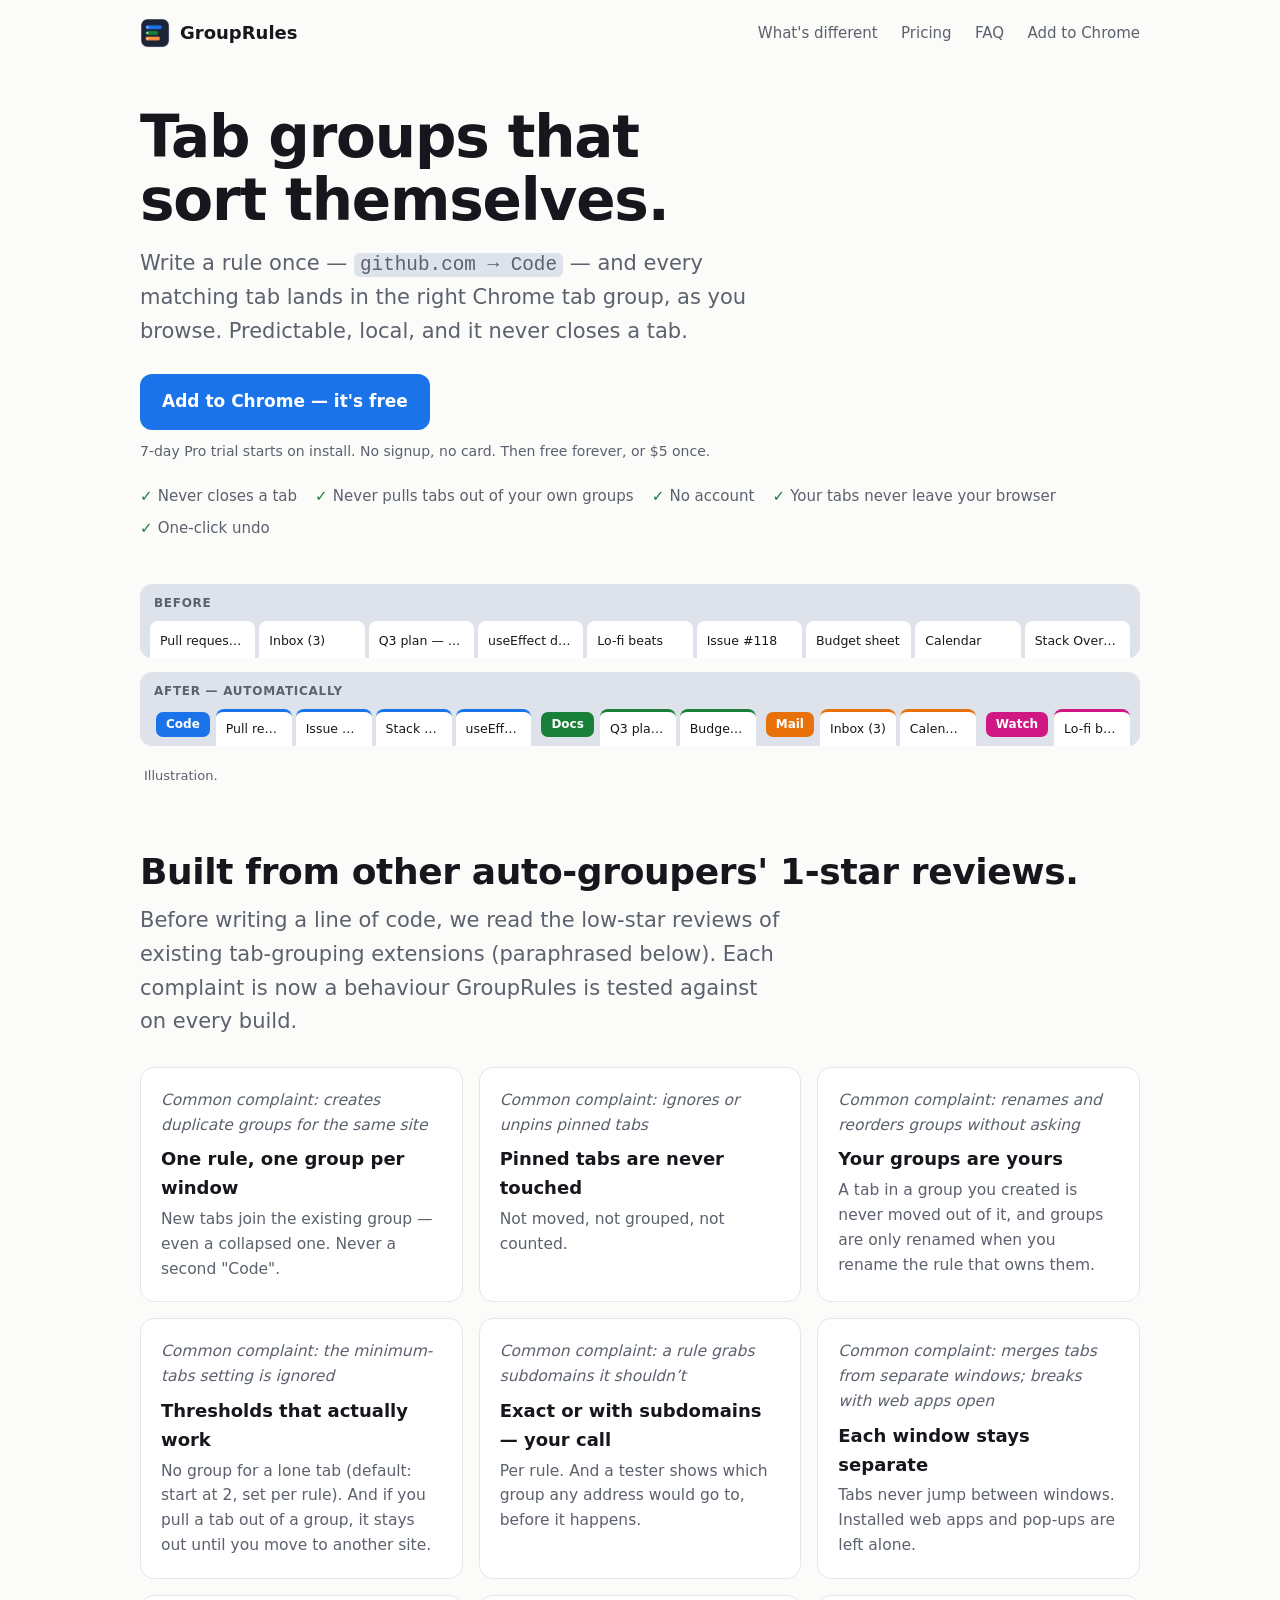
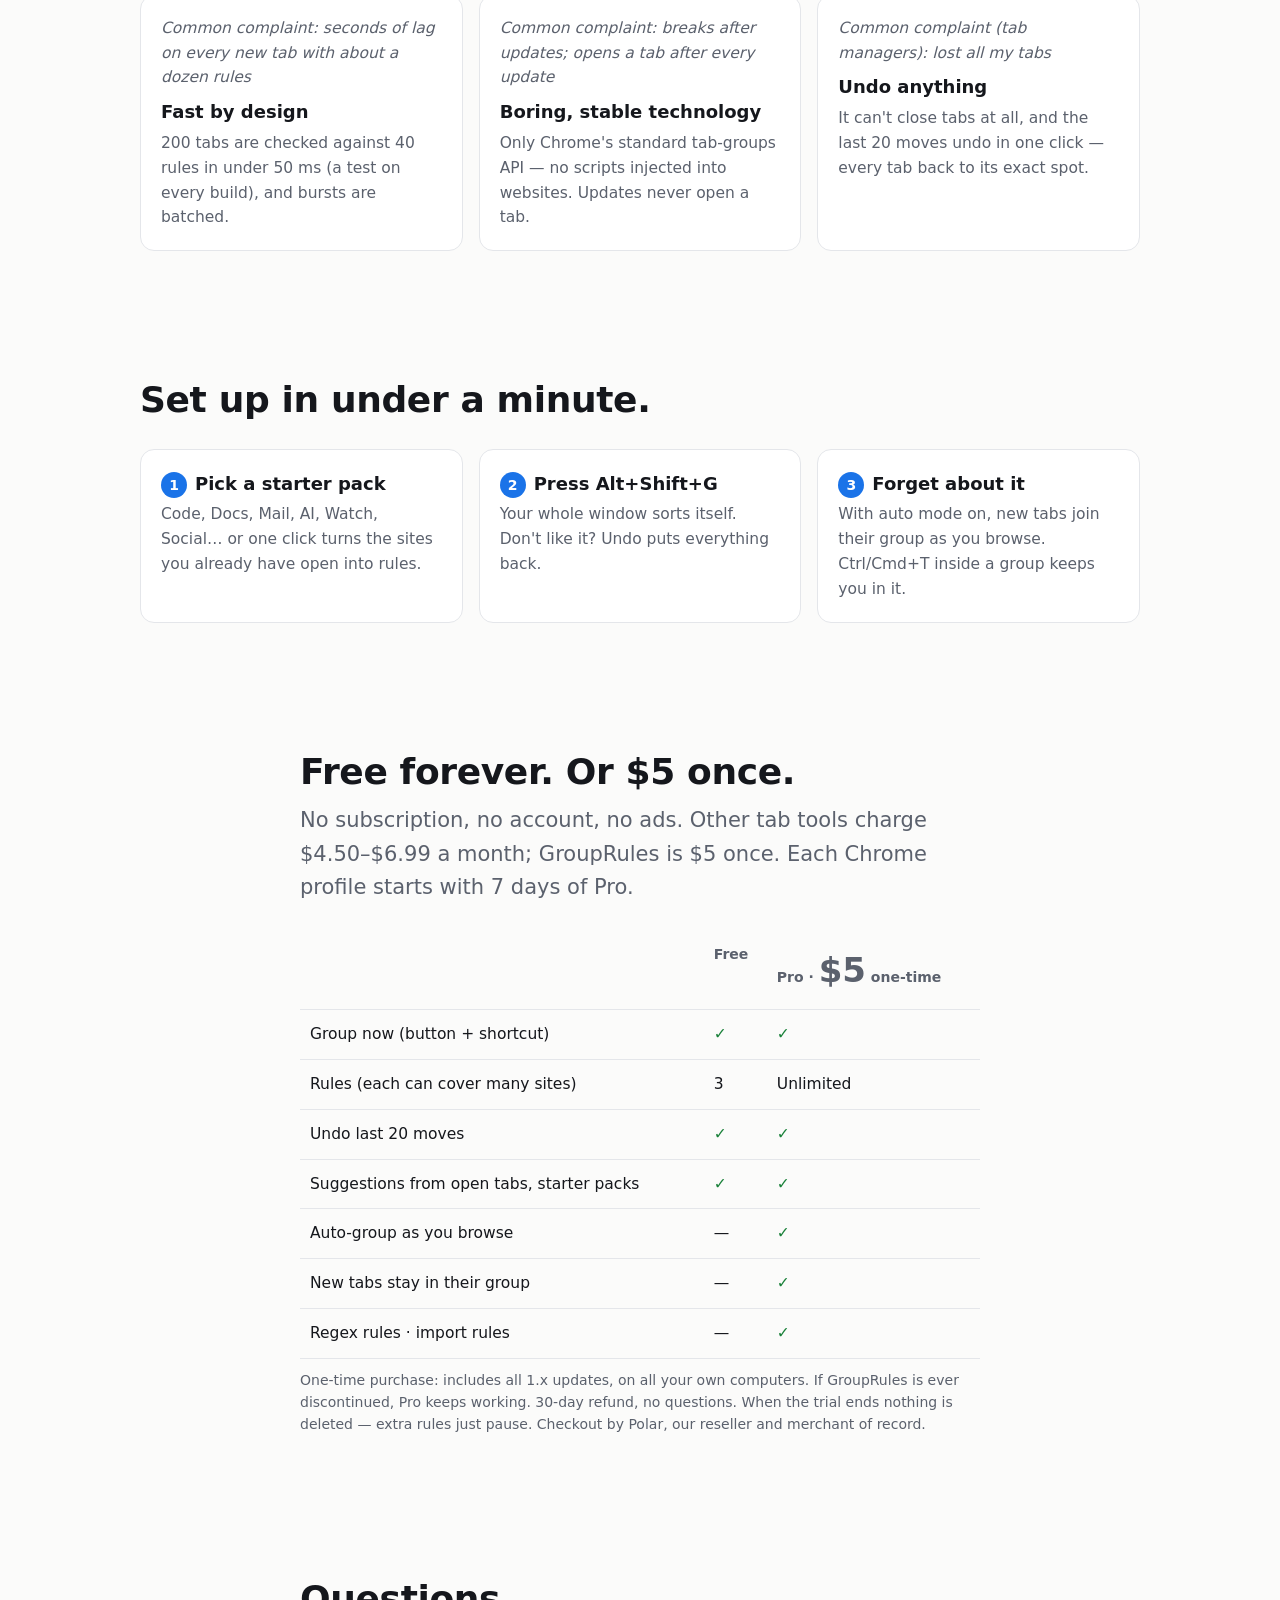
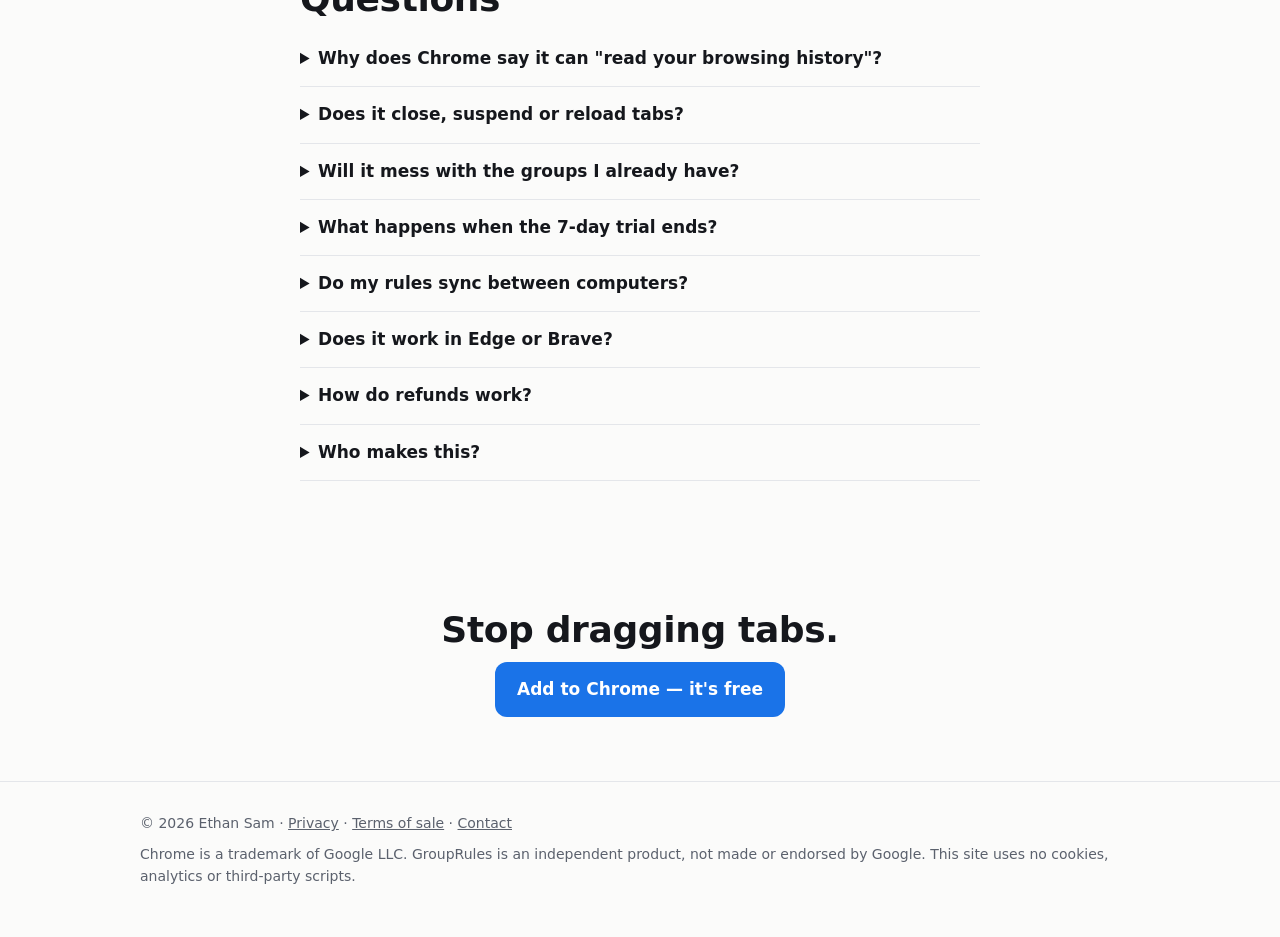
==== index.html @ de74d60a "GroupRules website: landing, privacy, terms, uninstall" ====
<!doctype html>
<html lang="en">
  <head>
    <meta charset="utf-8" />
    <meta name="viewport" content="width=device-width, initial-scale=1" />
    <title>GroupRules — Auto group tabs by rules for Google Chrome™ · Never closes a tab</title>
    <meta
      name="description"
      content="Tab groups that sort themselves. Write a rule once (github.com → Code) and every matching tab lands in the right Chrome tab group. Never closes a tab. No account. $5 once, not a subscription."
    />
    <link rel="icon" href="icon-128.png" />
    <link rel="canonical" href="https://lymnal.github.io/grouprules-site/" />
    <meta property="og:title" content="GroupRules — tab groups that sort themselves" />
    <meta property="og:description" content="Rules put every tab in the right Chrome tab group. Never closes a tab. $5 once." />
    <meta property="og:image" content="https://lymnal.github.io/grouprules-site/og.png" />
    <meta name="twitter:card" content="summary_large_image" />
    <link rel="stylesheet" href="site.css" />
    <script type="application/ld+json">
      {
        "@context": "https://schema.org",
        "@type": "SoftwareApplication",
        "name": "GroupRules",
        "applicationCategory": "BrowserApplication",
        "operatingSystem": "Google Chrome",
        "description": "Automatically puts tabs into the right Chrome tab group using your rules. Never closes a tab.",
        "offers": [
          { "@type": "Offer", "name": "Free", "price": "0", "priceCurrency": "USD" },
          { "@type": "Offer", "name": "Pro (one-time purchase)", "price": "5.00", "priceCurrency": "USD" }
        ]
      }
    </script>
    <script type="application/ld+json">
      {
        "@context": "https://schema.org",
        "@type": "FAQPage",
        "mainEntity": [
          {
            "@type": "Question",
            "name": "How do I automatically group tabs in Chrome?",
            "acceptedAnswer": {
              "@type": "Answer",
              "text": "Install GroupRules, add a rule such as github.com → Code, and every GitHub tab you open joins a Code tab group automatically. You can also press Alt+Shift+G to sort the whole window at once."
            }
          },
          {
            "@type": "Question",
            "name": "Does GroupRules close or suspend tabs?",
            "acceptedAnswer": {
              "@type": "Answer",
              "text": "No. GroupRules only groups and moves tabs. The build is checked automatically so it cannot call Chrome's close, discard or reload functions."
            }
          },
          {
            "@type": "Question",
            "name": "Is GroupRules a subscription?",
            "acceptedAnswer": {
              "@type": "Answer",
              "text": "No. Free forever with 3 rules. Pro is a one-time $5 purchase with a 30-day no-questions refund."
            }
          }
        ]
      }
    </script>
  </head>
  <body>
    <div class="wrap">
      <nav>
        <a class="brand" href="./"><img src="icon-128.png" alt="" />GroupRules</a>
        <div class="links">
          <a href="#fixed">What's different</a>
          <a href="#pricing">Pricing</a>
          <a href="#faq">FAQ</a>
          <a href="https://chromewebstore.google.com/detail/lfpioijnnoekjfjghhnimpeapecoflfj">Add to Chrome</a>
        </div>
      </nav>

      <header>
        <h1>Tab groups that<br />sort themselves.</h1>
        <p class="lede">
          Write a rule once — <code>github.com → Code</code> — and every matching tab lands in the right Chrome tab
          group, as you browse. Predictable, local, and it never closes a tab.
        </p>
        <a class="cta" href="https://chromewebstore.google.com/detail/lfpioijnnoekjfjghhnimpeapecoflfj">Add to Chrome — it's free</a>
        <div class="cta-note">7-day Pro trial starts on install. No signup, no card. Then free forever, or $5 once.</div>
        <div class="promises">
          <span>Never closes a tab</span><span>Never pulls tabs out of your own groups</span><span>No account</span
          ><span>Your tabs never leave your browser</span><span>One-click undo</span>
        </div>

        <div class="demo" aria-label="Illustration: a messy tab strip before, tidy colour-coded groups after">
          <div class="strip">
            <p class="label">Before</p>
            <div class="tabs">
              <div class="tab">Pull request #42</div>
              <div class="tab">Inbox (3)</div>
              <div class="tab">Q3 plan — Docs</div>
              <div class="tab">useEffect docs</div>
              <div class="tab">Lo-fi beats</div>
              <div class="tab">Issue #118</div>
              <div class="tab">Budget sheet</div>
              <div class="tab">Calendar</div>
              <div class="tab">Stack Overflow</div>
            </div>
          </div>
          <div class="strip">
            <p class="label">After — automatically</p>
            <div class="tabs">
              <span class="chip c-blue">Code</span>
              <div class="tab c-blue">Pull request #42</div>
              <div class="tab c-blue">Issue #118</div>
              <div class="tab c-blue">Stack Overflow</div>
              <div class="tab c-blue">useEffect docs</div>
              <span class="chip c-green">Docs</span>
              <div class="tab c-green">Q3 plan — Docs</div>
              <div class="tab c-green">Budget sheet</div>
              <span class="chip c-orange">Mail</span>
              <div class="tab c-orange">Inbox (3)</div>
              <div class="tab c-orange">Calendar</div>
              <span class="chip c-pink">Watch</span>
              <div class="tab c-pink">Lo-fi beats</div>
            </div>
          </div>
          <p class="caption">Illustration.</p>
        </div>
      </header>
    </div>

    <section id="fixed">
      <div class="wrap">
        <h2>Built from other auto-groupers' 1-star reviews.</h2>
        <p class="lede">
          Before writing a line of code, we read the low-star reviews of existing tab-grouping extensions (paraphrased
          below). Each complaint is now a behaviour GroupRules is tested against on every build.
        </p>
        <div class="grid">
          <div class="card">
            <p class="complaint">Common complaint: creates duplicate groups for the same site</p>
            <h3>One rule, one group per window</h3>
            <p>New tabs join the existing group — even a collapsed one. Never a second "Code".</p>
          </div>
          <div class="card">
            <p class="complaint">Common complaint: ignores or unpins pinned tabs</p>
            <h3>Pinned tabs are never touched</h3>
            <p>Not moved, not grouped, not counted.</p>
          </div>
          <div class="card">
            <p class="complaint">Common complaint: renames and reorders groups without asking</p>
            <h3>Your groups are yours</h3>
            <p>A tab in a group you created is never moved out of it, and groups are only renamed when you rename the rule that owns them.</p>
          </div>
          <div class="card">
            <p class="complaint">Common complaint: the minimum-tabs setting is ignored</p>
            <h3>Thresholds that actually work</h3>
            <p>No group for a lone tab (default: start at 2, set per rule). And if you pull a tab out of a group, it stays out until you move to another site.</p>
          </div>
          <div class="card">
            <p class="complaint">Common complaint: a rule grabs subdomains it shouldn’t</p>
            <h3>Exact or with subdomains — your call</h3>
            <p>Per rule. And a tester shows which group any address would go to, before it happens.</p>
          </div>
          <div class="card">
            <p class="complaint">Common complaint: merges tabs from separate windows; breaks with web apps open</p>
            <h3>Each window stays separate</h3>
            <p>Tabs never jump between windows. Installed web apps and pop-ups are left alone.</p>
          </div>
          <div class="card">
            <p class="complaint">Common complaint: seconds of lag on every new tab with about a dozen rules</p>
            <h3>Fast by design</h3>
            <p>200 tabs are checked against 40 rules in under 50&nbsp;ms (a test on every build), and bursts are batched.</p>
          </div>
          <div class="card">
            <p class="complaint">Common complaint: breaks after updates; opens a tab after every update</p>
            <h3>Boring, stable technology</h3>
            <p>Only Chrome's standard tab-groups API — no scripts injected into websites. Updates never open a tab.</p>
          </div>
          <div class="card">
            <p class="complaint">Common complaint (tab managers): lost all my tabs</p>
            <h3>Undo anything</h3>
            <p>It can't close tabs at all, and the last 20 moves undo in one click — every tab back to its exact spot.</p>
          </div>
        </div>
      </div>
    </section>

    <section>
      <div class="wrap">
        <h2>Set up in under a minute.</h2>
        <div class="grid steps">
          <div class="card">
            <h3>Pick a starter pack</h3>
            <p>Code, Docs, Mail, AI, Watch, Social… or one click turns the sites you already have open into rules.</p>
          </div>
          <div class="card">
            <h3>Press Alt+Shift+G</h3>
            <p>Your whole window sorts itself. Don't like it? Undo puts everything back.</p>
          </div>
          <div class="card">
            <h3>Forget about it</h3>
            <p>With auto mode on, new tabs join their group as you browse. Ctrl/Cmd+T inside a group keeps you in it.</p>
          </div>
        </div>
      </div>
    </section>

    <section id="pricing">
      <div class="wrap narrow">
        <h2>Free forever. Or $5 once.</h2>
        <p class="lede">No subscription, no account, no ads. Other tab tools charge $4.50–$6.99 a month; GroupRules is $5 once. Each Chrome profile starts with 7 days of Pro.</p>
        <table>
          <thead>
            <tr>
              <th></th>
              <th>Free</th>
              <th>Pro · <span class="price">$5</span> one-time</th>
            </tr>
          </thead>
          <tbody>
            <tr><td>Group now (button + shortcut)</td><td class="yes">✓</td><td class="yes">✓</td></tr>
            <tr><td>Rules (each can cover many sites)</td><td>3</td><td>Unlimited</td></tr>
            <tr><td>Undo last 20 moves</td><td class="yes">✓</td><td class="yes">✓</td></tr>
            <tr><td>Suggestions from open tabs, starter packs</td><td class="yes">✓</td><td class="yes">✓</td></tr>
            <tr><td>Auto-group as you browse</td><td>—</td><td class="yes">✓</td></tr>
            <tr><td>New tabs stay in their group</td><td>—</td><td class="yes">✓</td></tr>
            <tr><td>Regex rules · import rules</td><td>—</td><td class="yes">✓</td></tr>
          </tbody>
        </table>
        <p class="cta-note">
          One-time purchase: includes all 1.x updates, on all your own computers. If GroupRules is ever discontinued, Pro
          keeps working. 30-day refund, no questions. When the trial ends nothing is deleted — extra rules just pause.
          Checkout by Polar, our reseller and merchant of record.
        </p>
      </div>
    </section>

    <section id="faq">
      <div class="wrap narrow">
        <h2>Questions</h2>
        <details>
          <summary>Why does Chrome say it can "read your browsing history"?</summary>
          <p>
            To put a tab in the right group, GroupRules has to see the tab's address. Chrome words that permission as
            "read your browsing history". Addresses are matched on your computer and never sent anywhere.
            GroupRules has no analytics and no servers.
          </p>
        </details>
        <details>
          <summary>Does it close, suspend or reload tabs?</summary>
          <p>No. It only groups and moves tabs. The build fails automatically if the code could close, discard or reload one.</p>
        </details>
        <details>
          <summary>Will it mess with the groups I already have?</summary>
          <p>
            No. It only manages groups whose name matches one of your rules. Tabs in any other group stay put, and it
            never recolours or reorders groups, and only renames a group when you rename the rule that owns it.
          </p>
        </details>
        <details>
          <summary>What happens when the 7-day trial ends?</summary>
          <p>
            Auto mode and "new tabs stay in their group" switch off, and rules after your first three pause. Nothing is
            deleted — upgrade any time and they're back. Group now and Undo keep working forever.
          </p>
        </details>
        <details>
          <summary>Do my rules sync between computers?</summary>
          <p>Yes, through your own Chrome sync (if you have it on). A Pro key works on all of your own computers.</p>
        </details>
        <details>
          <summary>Does it work in Edge or Brave?</summary>
          <p>
            It's built and tested for Google Chrome. It only uses the standard tab-groups API that Edge and Brave also
            support, so it should work there too — if anything misbehaves, email me and I'll fix it.
          </p>
        </details>
        <details>
          <summary>How do refunds work?</summary>
          <p>Email ethanesame+grouprules@gmail.com within 30 days of buying and you get your money back. No questions, no forms.</p>
        </details>
        <details>
          <summary>Who makes this?</summary>
          <p>
            One independent developer, Ethan Sam, who got tired of dragging tabs into groups. Bugs get fixed fast —
            write to ethanesame+grouprules@gmail.com.
          </p>
        </details>
      </div>
    </section>

    <section>
      <div class="wrap narrow" style="text-align: center">
        <h2>Stop dragging tabs.</h2>
        <a class="cta" href="https://chromewebstore.google.com/detail/lfpioijnnoekjfjghhnimpeapecoflfj">Add to Chrome — it's free</a>
      </div>
    </section>

    <footer>
      <div class="wrap">
        <div>
          © 2026 Ethan Sam · <a href="privacy.html">Privacy</a> · <a href="terms.html">Terms of sale</a> ·
          <a href="mailto:ethanesame+grouprules@gmail.com">Contact</a>
        </div>
        <div style="margin-top: 8px">
          Chrome is a trademark of Google LLC. GroupRules is an independent product, not made or endorsed by Google. This
          site uses no cookies, analytics or third-party scripts.
        </div>
      </div>
    </footer>
  </body>
</html>
---- site.css ----
:root {
  --bg: #fbfbfa;
  --ink: #15171c;
  --muted: #5b616d;
  --line: #e4e6ea;
  --panel: #ffffff;
  --accent: #1a73e8;
  --accent-ink: #fff;
  --strip: #dee3eb;
  --g-blue: #1a73e8;
  --g-green: #188038;
  --g-orange: #e8710a;
  --g-pink: #d01884;
  --g-purple: #a142f4;
  --g-grey: #80868b;
  --good: #188038;
  color-scheme: light dark;
}
@media (prefers-color-scheme: dark) {
  :root {
    --bg: #131417;
    --ink: #eceef2;
    --muted: #a4aab5;
    --line: #2c2f36;
    --panel: #1b1d22;
    --accent: #8ab4f8;
    --accent-ink: #0b1a33;
    --strip: #24272e;
    --g-blue: #8ab4f8;
    --g-green: #81c995;
    --g-orange: #fcad70;
    --g-pink: #ff8bcb;
    --g-purple: #d7aefb;
    --g-grey: #9aa0a6;
    --good: #81c995;
  }
}
* {
  box-sizing: border-box;
}
html {
  -webkit-text-size-adjust: 100%;
}
body {
  margin: 0;
  background: var(--bg);
  color: var(--ink);
  font:
    17px/1.6 system-ui,
    -apple-system,
    'Segoe UI',
    Roboto,
    sans-serif;
}
a {
  color: var(--accent);
}
.wrap {
  max-width: 1040px;
  margin: 0 auto;
  padding: 0 20px;
}
.narrow {
  max-width: 720px;
}
nav {
  display: flex;
  align-items: center;
  justify-content: space-between;
  padding: 18px 0;
}
.brand {
  display: flex;
  align-items: center;
  gap: 10px;
  font-weight: 700;
  font-size: 18px;
  color: var(--ink);
  text-decoration: none;
}
.brand img {
  width: 30px;
  height: 30px;
}
nav .links a {
  color: var(--muted);
  text-decoration: none;
  margin-left: 18px;
  font-size: 15px;
}
h1 {
  font-size: clamp(34px, 6vw, 58px);
  line-height: 1.08;
  letter-spacing: -0.02em;
  margin: 40px 0 16px;
}
h2 {
  font-size: clamp(26px, 3.6vw, 36px);
  line-height: 1.15;
  letter-spacing: -0.01em;
  margin: 0 0 12px;
}
h3 {
  font-size: 18px;
  margin: 0 0 4px;
}
.lede {
  font-size: clamp(18px, 2.2vw, 21px);
  color: var(--muted);
  max-width: 640px;
  margin: 0 0 26px;
}
.cta {
  display: inline-flex;
  align-items: center;
  gap: 10px;
  background: var(--accent);
  color: var(--accent-ink);
  font-weight: 700;
  padding: 14px 22px;
  border-radius: 12px;
  text-decoration: none;
  font-size: 17px;
}
.cta:hover {
  filter: brightness(1.05);
}
.cta-note {
  color: var(--muted);
  font-size: 14px;
  margin-top: 10px;
}
section {
  padding: 64px 0;
}
.promises {
  display: flex;
  flex-wrap: wrap;
  gap: 8px 18px;
  margin-top: 22px;
  font-size: 15px;
  color: var(--muted);
}
.promises span::before {
  content: '✓ ';
  color: var(--good);
  font-weight: 700;
}

/* Before / after tab strip illustration */
.demo {
  margin-top: 44px;
  display: grid;
  gap: 14px;
}
.strip {
  background: var(--strip);
  border-radius: 12px;
  padding: 10px 10px 0;
  overflow: hidden;
}
.strip .label {
  font-size: 12px;
  font-weight: 700;
  letter-spacing: 0.06em;
  text-transform: uppercase;
  color: var(--muted);
  margin: 0 0 8px 4px;
}
.tabs {
  display: flex;
  gap: 4px;
  align-items: flex-end;
  overflow: hidden;
  white-space: nowrap;
}
.tab {
  background: var(--panel);
  border-radius: 8px 8px 0 0;
  padding: 7px 10px;
  font-size: 12.5px;
  min-width: 0;
  flex: 0 1 118px;
  overflow: hidden;
  text-overflow: ellipsis;
  color: var(--ink);
  border-top: 3px solid transparent;
}
.chip {
  flex: none;
  font-size: 12px;
  font-weight: 700;
  color: #fff;
  padding: 3px 10px;
  border-radius: 7px;
  margin: 0 2px 7px 6px;
  align-self: center;
}
.c-blue {
  --c: var(--g-blue);
}
.c-green {
  --c: var(--g-green);
}
.c-orange {
  --c: var(--g-orange);
}
.c-pink {
  --c: var(--g-pink);
}
.chip.c-blue,
.chip.c-green,
.chip.c-orange,
.chip.c-pink {
  background: var(--c);
}
@media (prefers-color-scheme: dark) {
  .chip {
    color: #111;
  }
}
.tab.c-blue,
.tab.c-green,
.tab.c-orange,
.tab.c-pink {
  border-top-color: var(--c);
}
.caption {
  font-size: 13px;
  color: var(--muted);
  margin: 6px 4px 0;
}

.grid {
  display: grid;
  grid-template-columns: repeat(auto-fit, minmax(280px, 1fr));
  gap: 16px;
  margin-top: 28px;
}
.card {
  background: var(--panel);
  border: 1px solid var(--line);
  border-radius: 14px;
  padding: 20px;
}
.card p {
  margin: 0;
  color: var(--muted);
  font-size: 15.5px;
}
.complaint {
  font-size: 14px;
  color: var(--muted);
  font-style: italic;
  margin-bottom: 8px !important;
}
.steps {
  counter-reset: s;
}
.steps .card h3::before {
  counter-increment: s;
  content: counter(s);
  display: inline-grid;
  place-items: center;
  width: 26px;
  height: 26px;
  border-radius: 50%;
  background: var(--accent);
  color: var(--accent-ink);
  font-size: 14px;
  margin-right: 8px;
}
code {
  font-family: ui-monospace, SFMono-Regular, Menlo, monospace;
  font-size: 0.92em;
  background: var(--strip);
  padding: 1px 6px;
  border-radius: 6px;
}
table {
  width: 100%;
  border-collapse: collapse;
  font-size: 15.5px;
}
th,
td {
  text-align: left;
  padding: 12px 10px;
  border-bottom: 1px solid var(--line);
  vertical-align: top;
}
th {
  font-size: 14px;
  color: var(--muted);
  font-weight: 600;
}
td.yes {
  color: var(--good);
  font-weight: 700;
}
.price {
  font-size: 34px;
  font-weight: 800;
}
details {
  border-bottom: 1px solid var(--line);
  padding: 14px 0;
}
summary {
  cursor: pointer;
  font-weight: 600;
}
details p {
  color: var(--muted);
  margin: 10px 0 0;
}
footer {
  border-top: 1px solid var(--line);
  padding: 30px 0 50px;
  color: var(--muted);
  font-size: 14px;
}
footer a {
  color: var(--muted);
}
.legal h1 {
  font-size: 36px;
  margin-top: 24px;
}
.legal h2 {
  font-size: 22px;
  margin-top: 34px;
}
.legal p,
.legal li {
  color: var(--ink);
}
.legal .muted {
  color: var(--muted);
}
.box {
  background: var(--panel);
  border: 1px solid var(--line);
  border-left: 4px solid var(--accent);
  border-radius: 10px;
  padding: 14px 18px;
}
@media (max-width: 640px) {
  nav .links a:not(:last-child) {
    display: none;
  }
  .tab {
    flex-basis: 70px;
  }
  section {
    padding: 44px 0;
  }
}
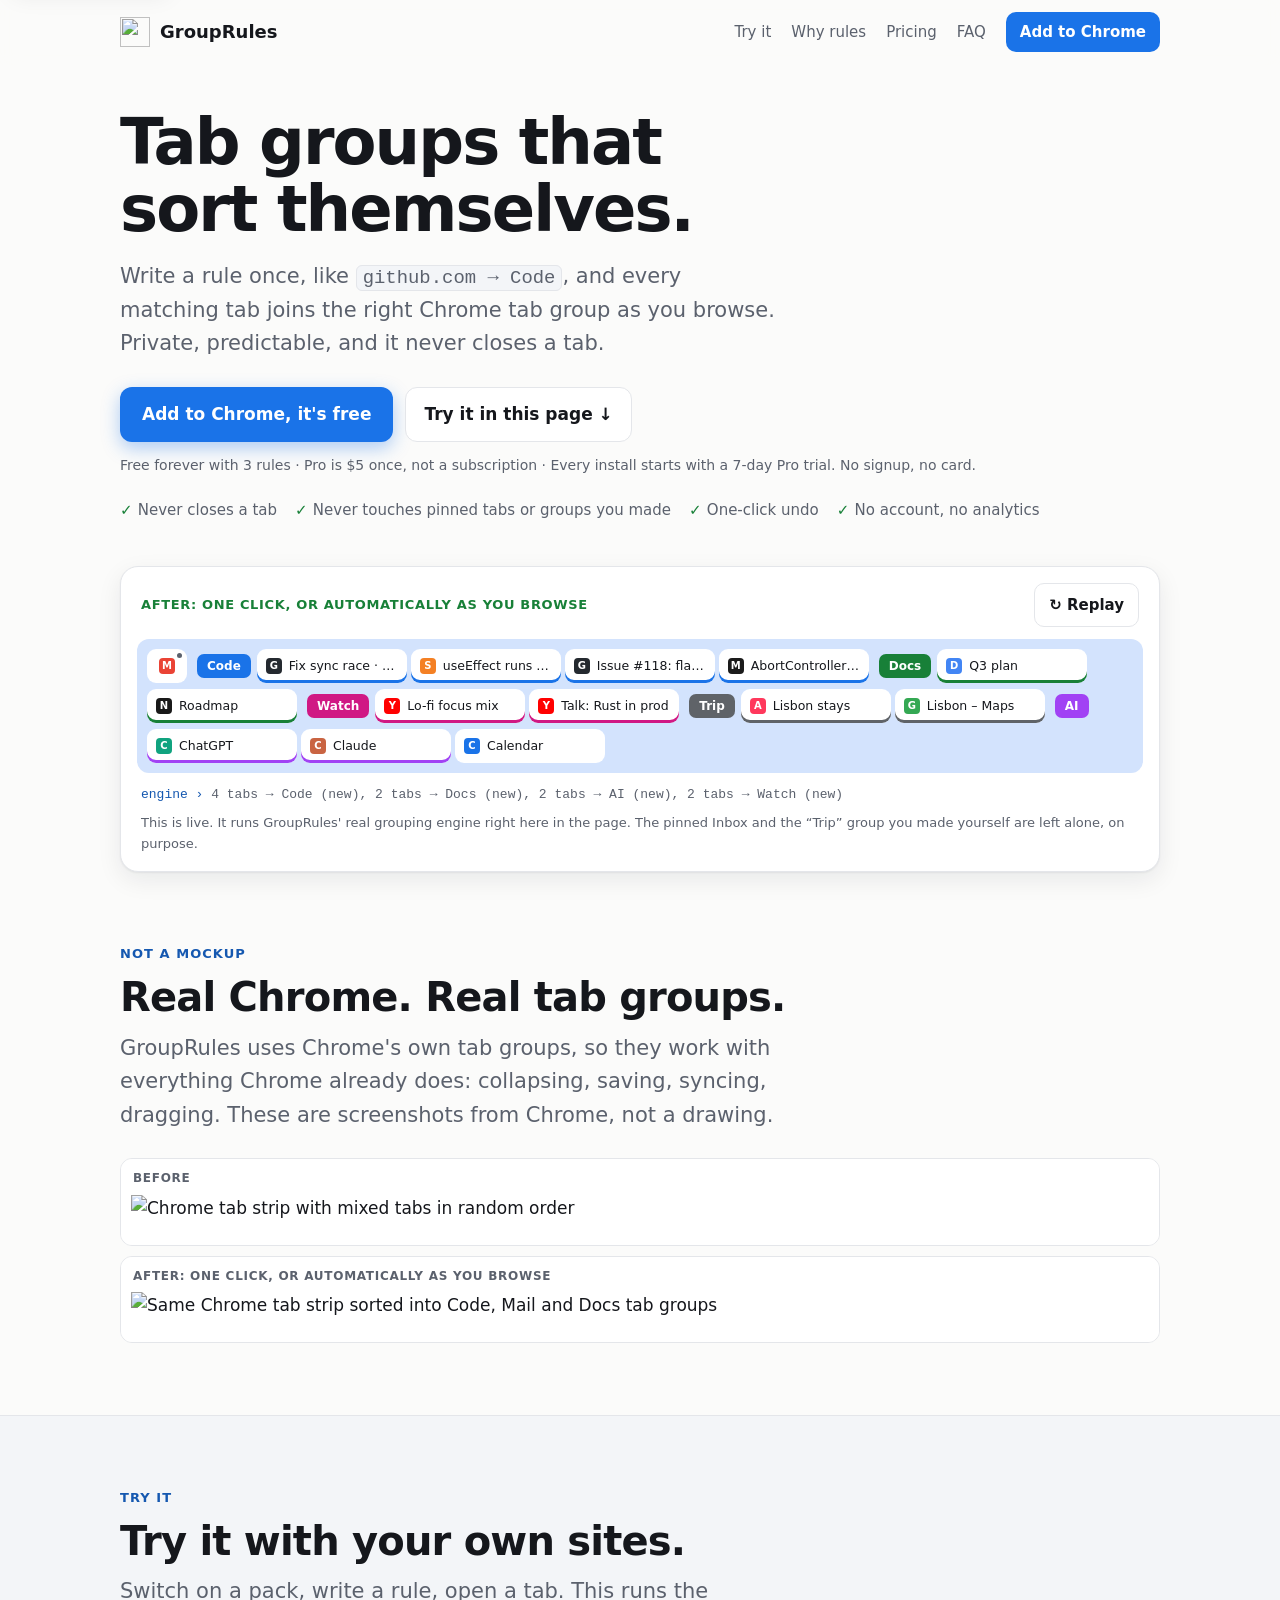
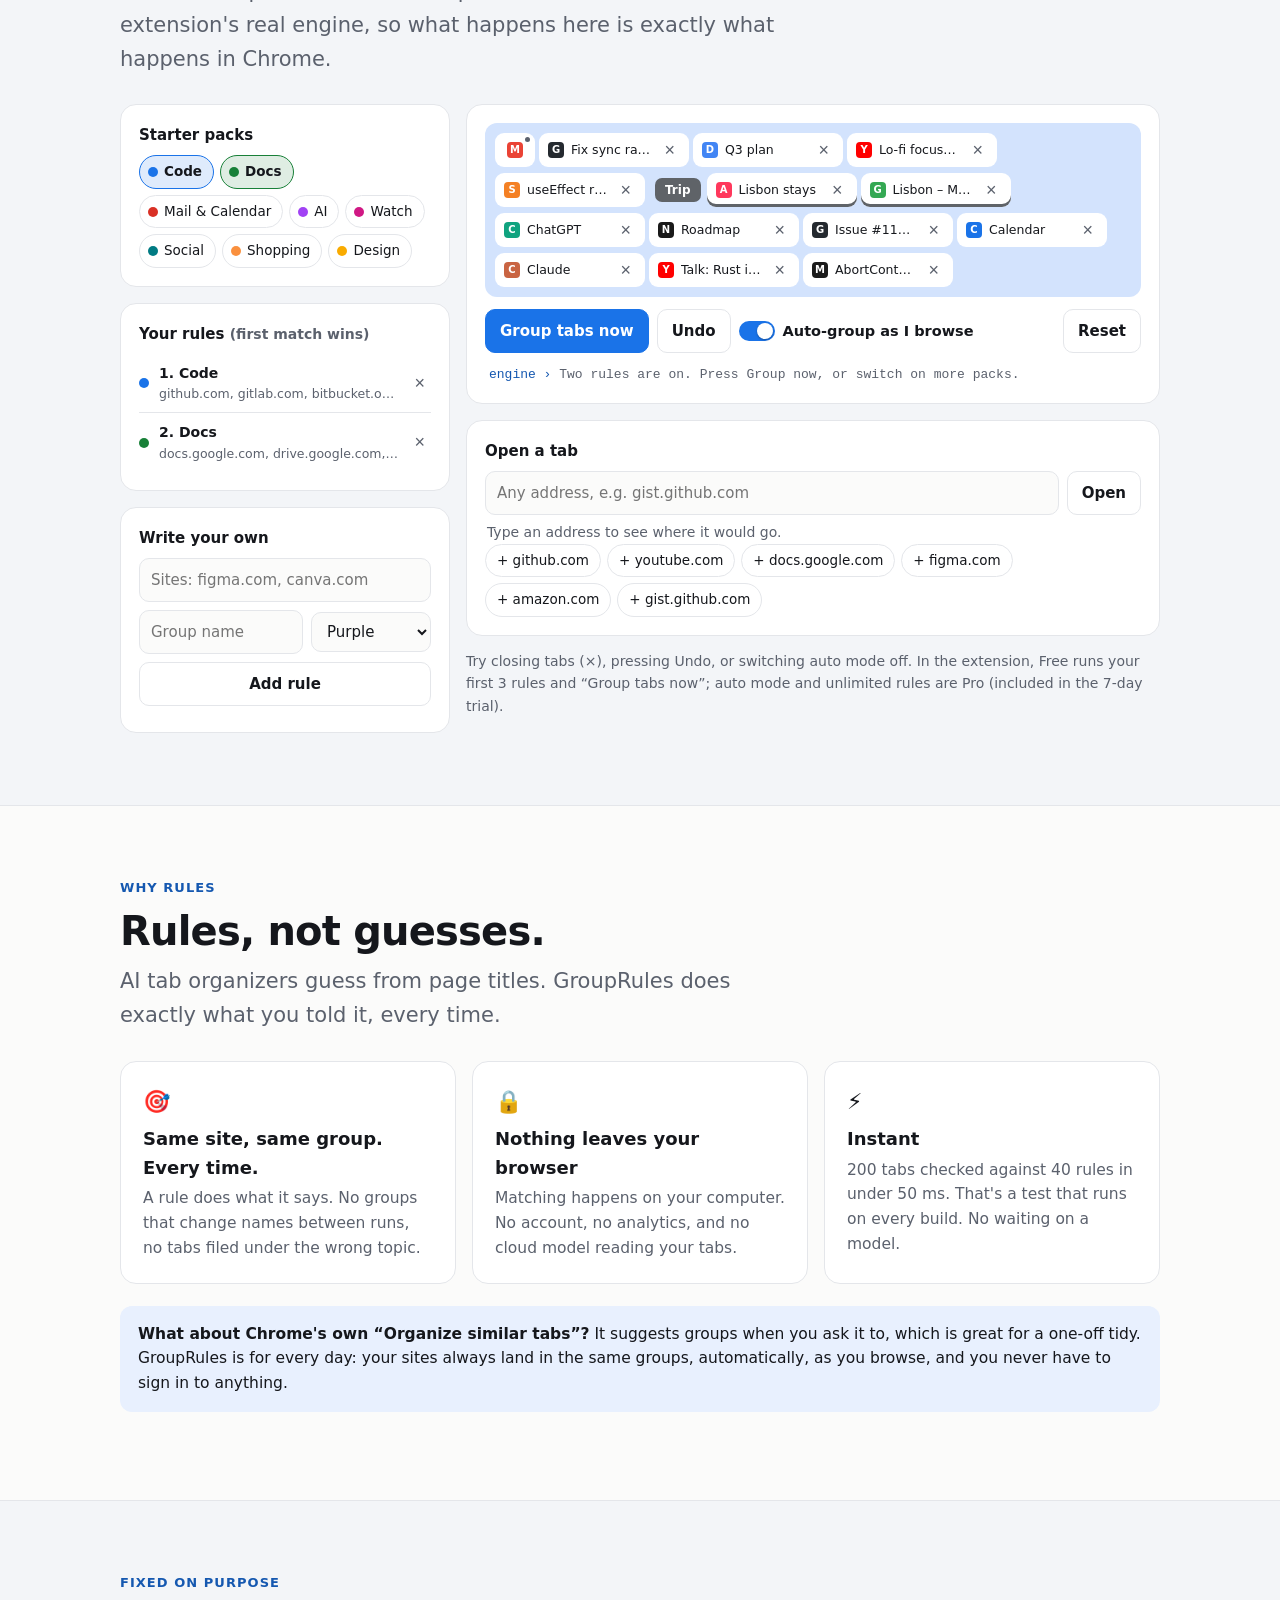
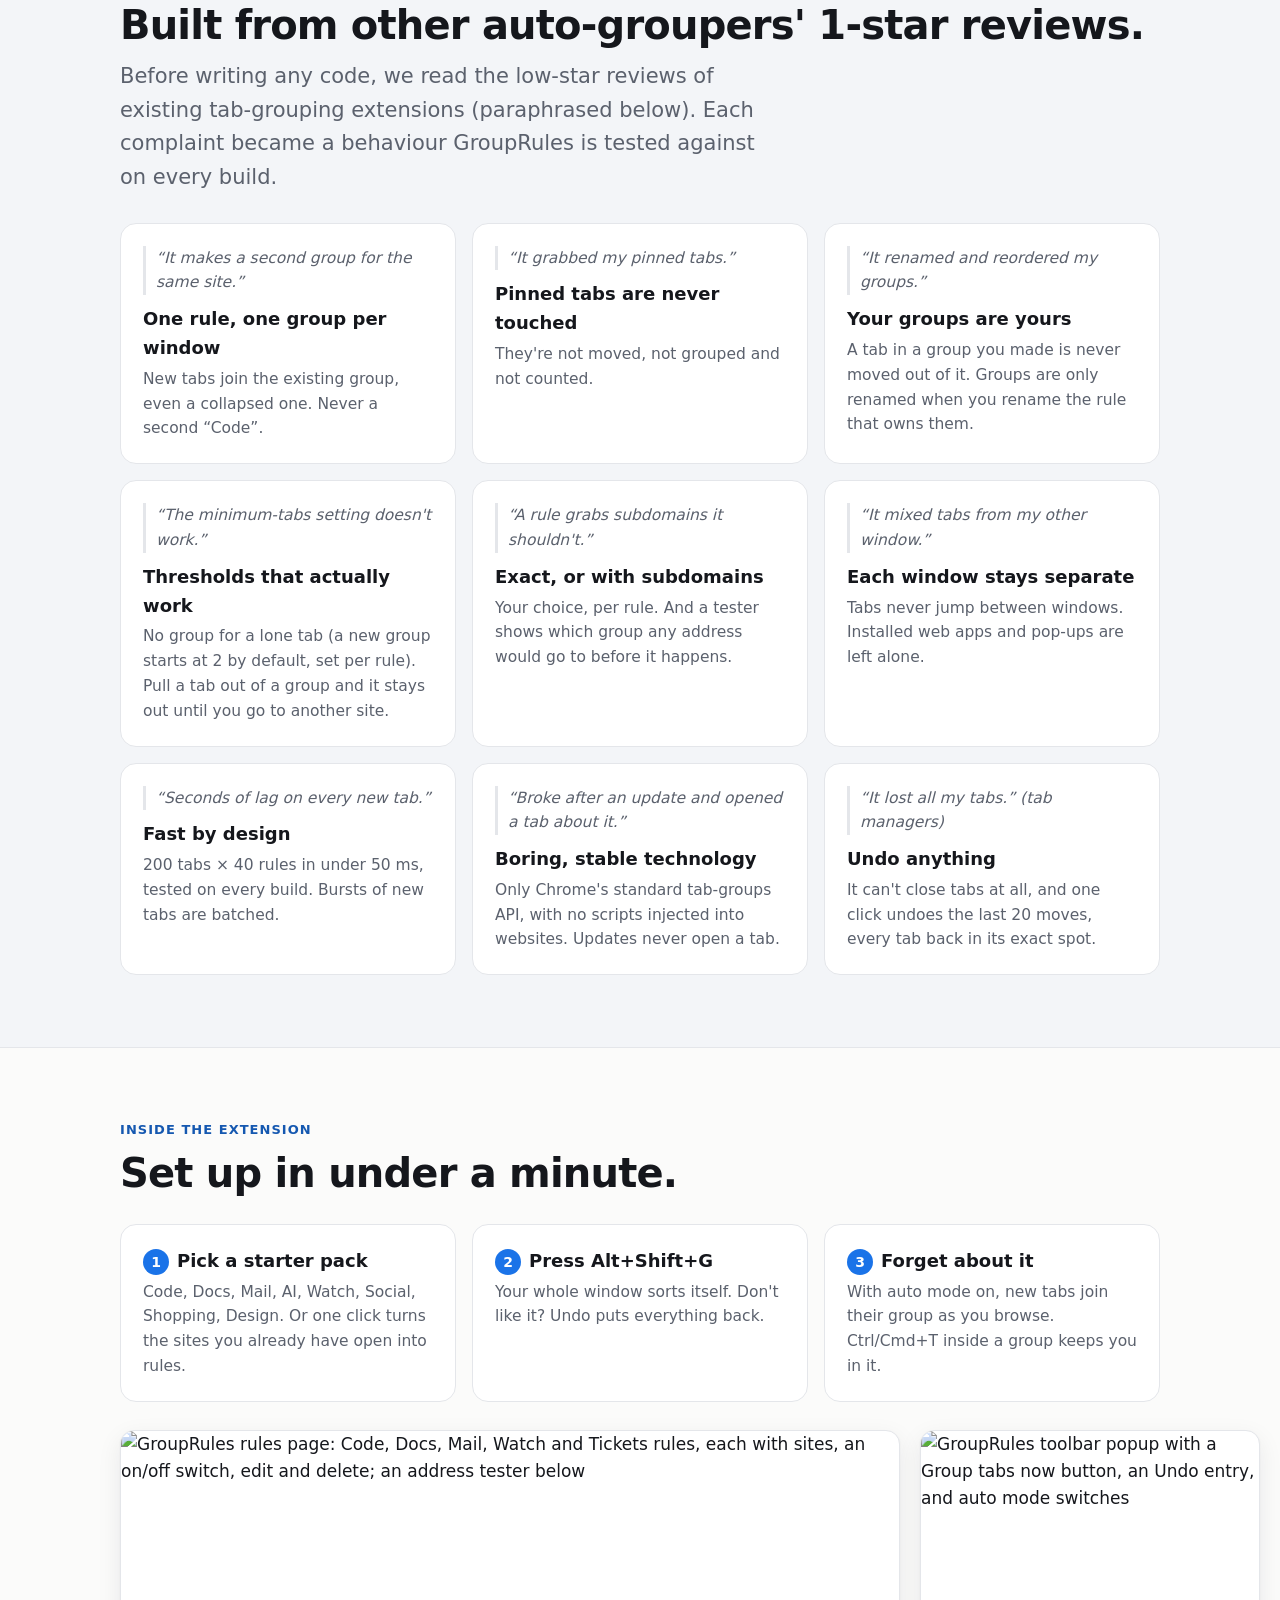
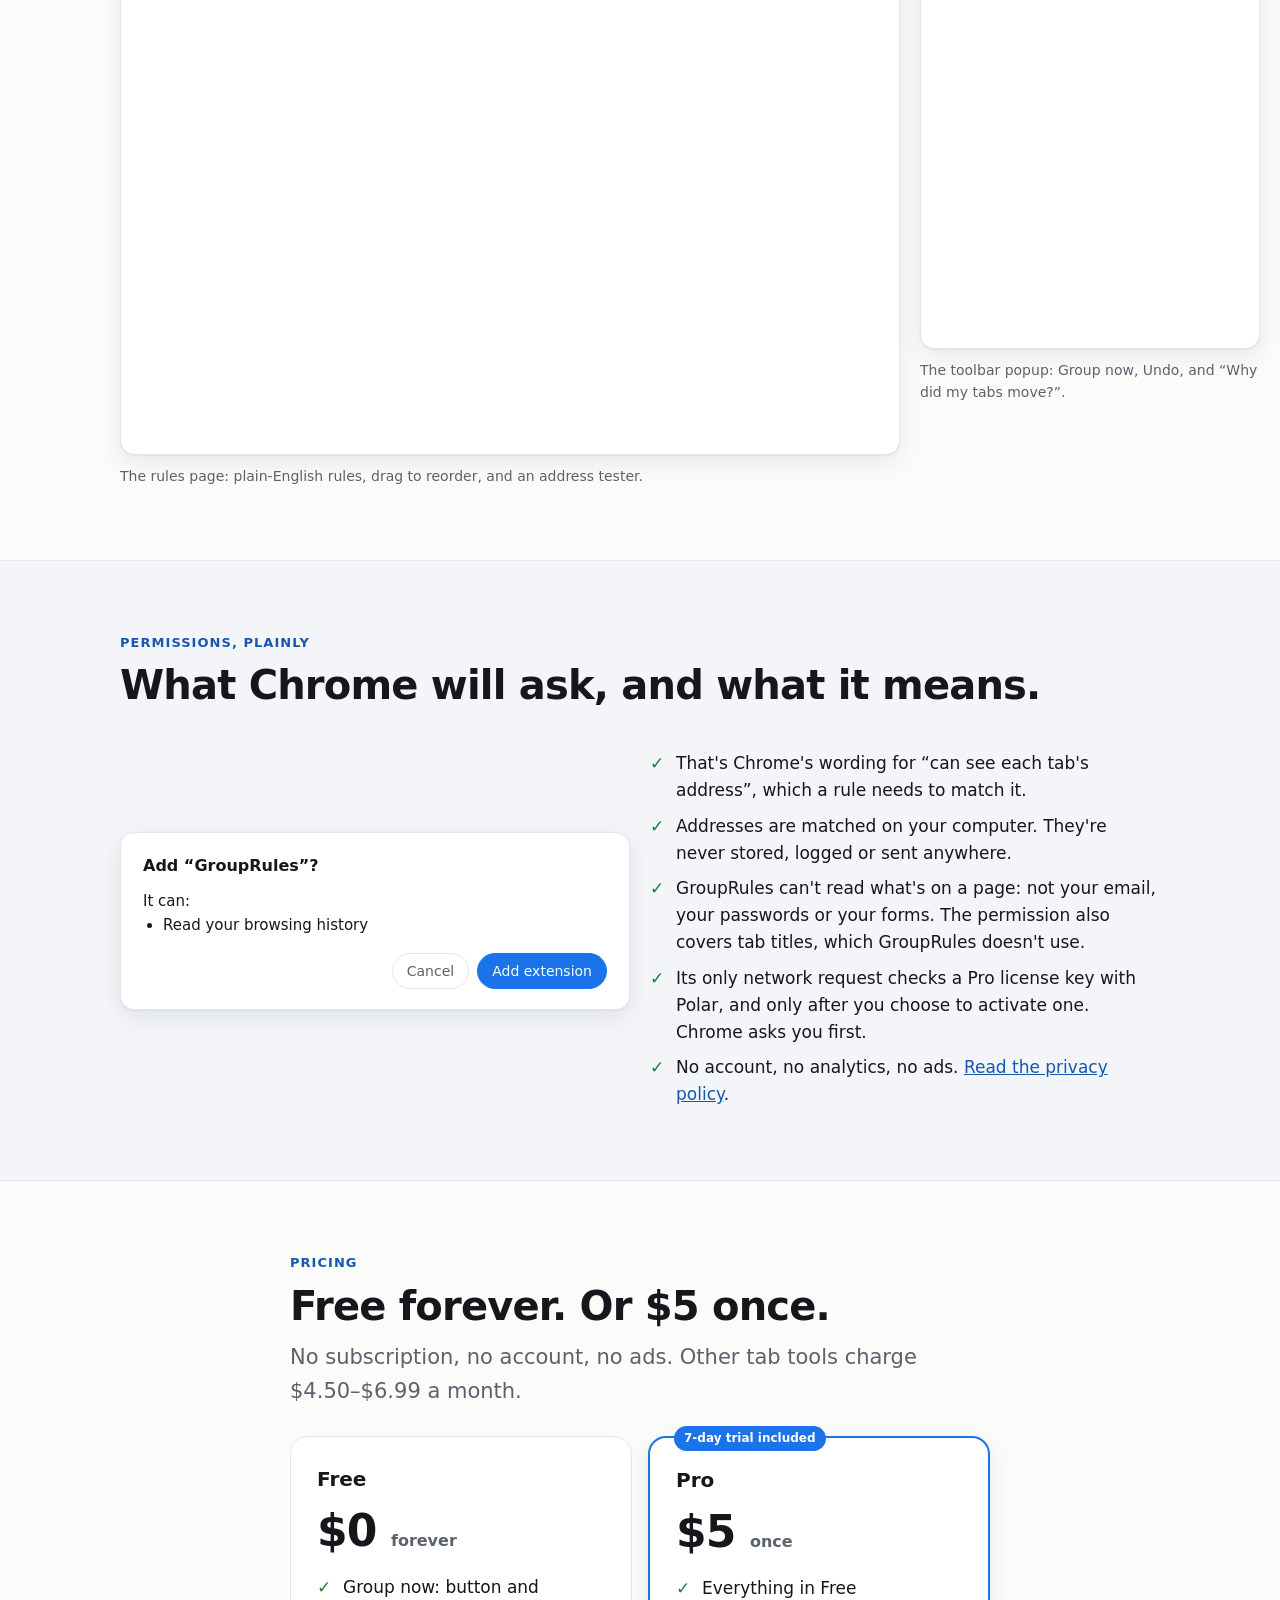
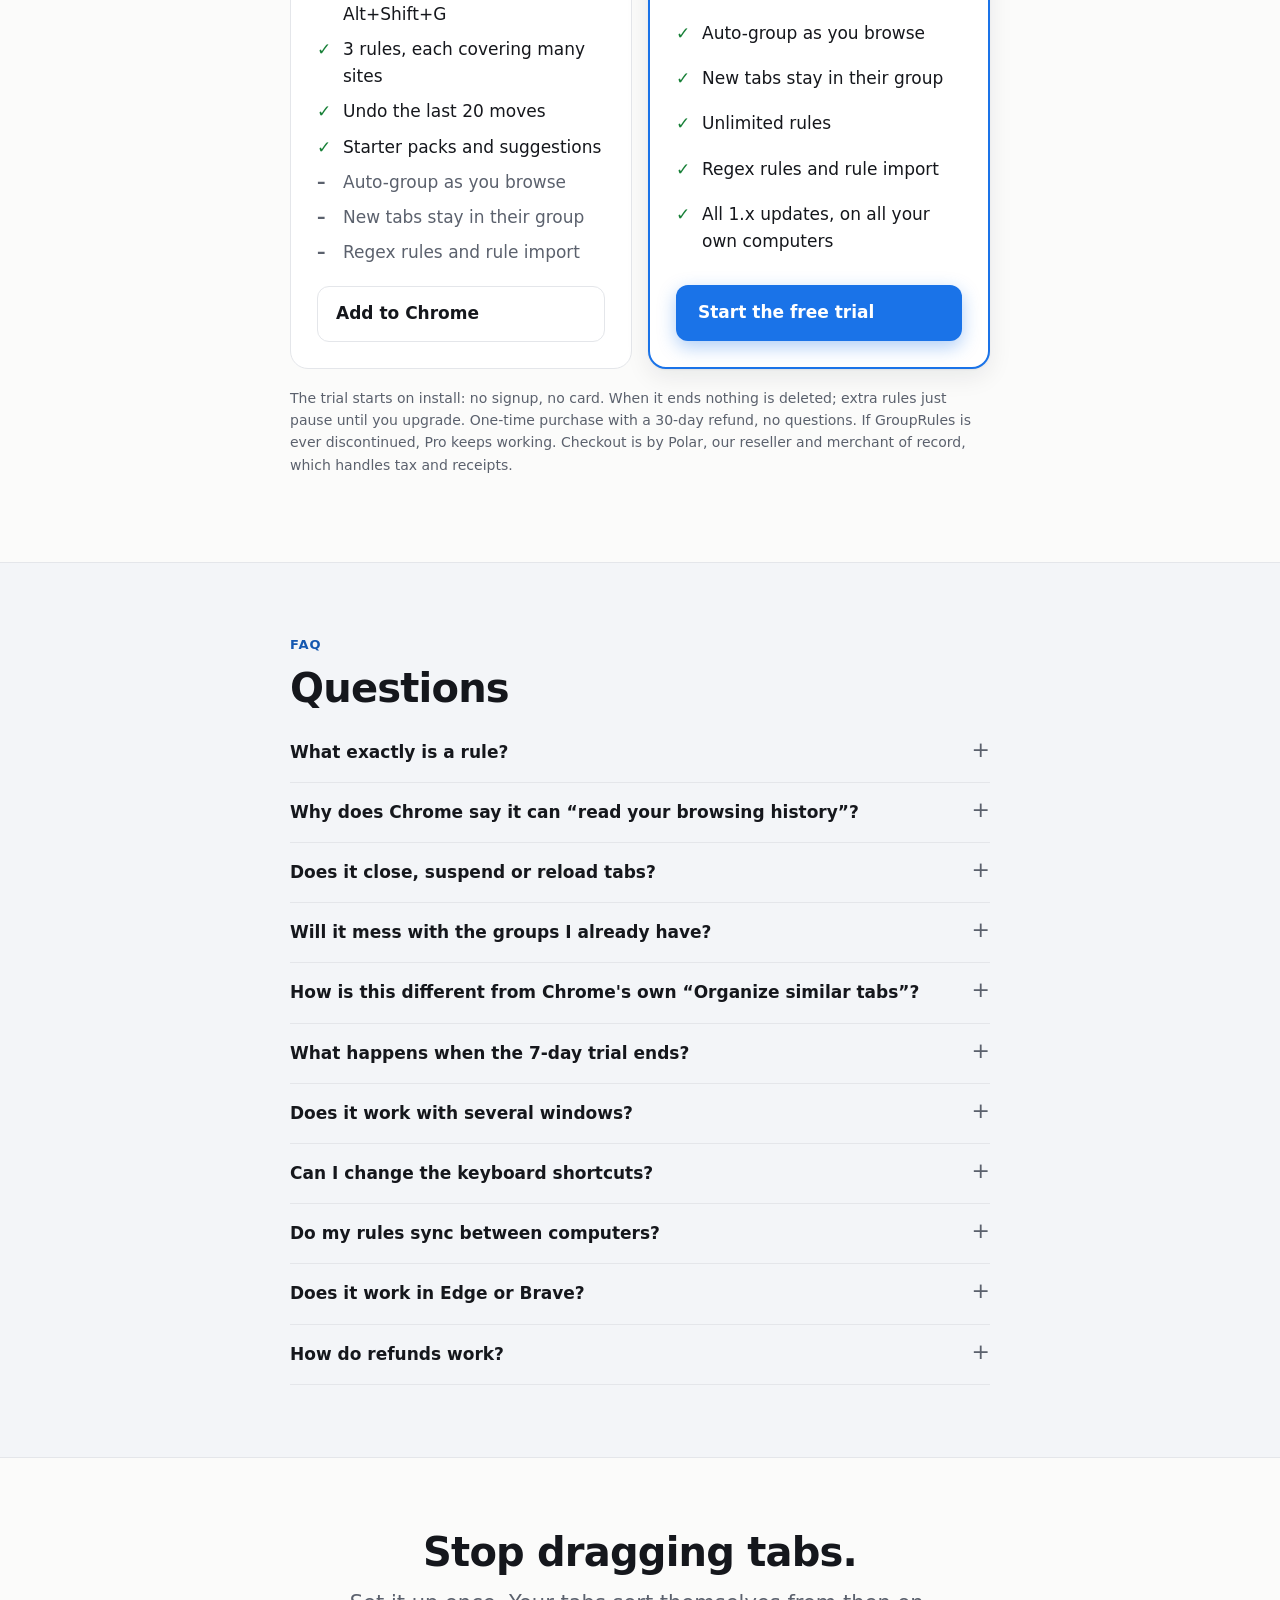
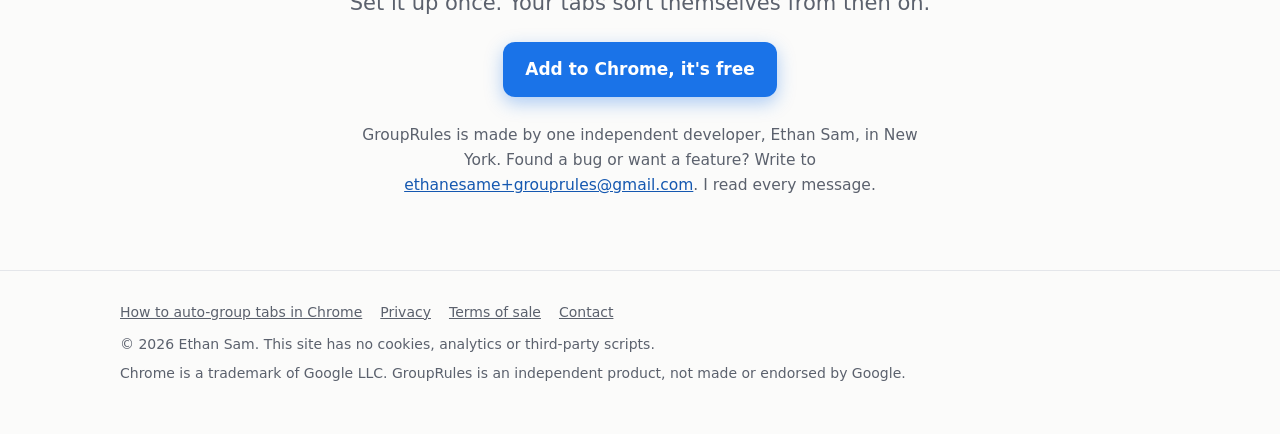
==== commit 3805225a: "Site v2: live demo, real screenshots, guide, 404, sitemap, a11y" ====
--- a/index.html
+++ b/index.html
@@ -3,29 +3,61 @@
   <head>
     <meta charset="utf-8" />
     <meta name="viewport" content="width=device-width, initial-scale=1" />
-    <title>GroupRules — Auto group tabs by rules for Google Chrome™ · Never closes a tab</title>
+    <title>GroupRules: Auto-group tabs in Chrome by rules · Never closes a tab</title>
     <meta
       name="description"
-      content="Tab groups that sort themselves. Write a rule once (github.com → Code) and every matching tab lands in the right Chrome tab group. Never closes a tab. No account. $5 once, not a subscription."
+      content="Tab groups that sort themselves. Write a rule once (github.com → Code) and every matching tab joins the right Chrome tab group as you browse. Private, predictable, never closes a tab. Free, or $5 once."
     />
-    <link rel="icon" href="icon-128.png" />
     <link rel="canonical" href="https://lymnal.github.io/grouprules-site/" />
-    <meta property="og:title" content="GroupRules — tab groups that sort themselves" />
-    <meta property="og:description" content="Rules put every tab in the right Chrome tab group. Never closes a tab. $5 once." />
+    <link rel="icon" href="img/favicon-32.png" sizes="32x32" type="image/png" />
+    <link rel="icon" href="img/icon-192.png" sizes="192x192" type="image/png" />
+    <link rel="apple-touch-icon" href="img/apple-touch-icon.png" />
+    <meta name="theme-color" content="#fbfbfa" media="(prefers-color-scheme: light)" />
+    <meta name="theme-color" content="#131417" media="(prefers-color-scheme: dark)" />
+    <meta property="og:type" content="website" />
+    <meta property="og:site_name" content="GroupRules" />
+    <meta property="og:url" content="https://lymnal.github.io/grouprules-site/" />
+    <meta property="og:title" content="GroupRules: tab groups that sort themselves" />
+    <meta
+      property="og:description"
+      content="Rules put every tab in the right Chrome tab group as you browse. Private, predictable, never closes a tab. Free, or $5 once."
+    />
     <meta property="og:image" content="https://lymnal.github.io/grouprules-site/og.png" />
+    <meta property="og:image:width" content="1200" />
+    <meta property="og:image:height" content="630" />
+    <meta property="og:image:alt" content="GroupRules: Chrome tabs sorted into coloured groups by rules" />
     <meta name="twitter:card" content="summary_large_image" />
+    <meta name="twitter:title" content="GroupRules: tab groups that sort themselves" />
+    <meta name="twitter:description" content="Rules put every tab in the right Chrome tab group. Never closes a tab. $5 once." />
+    <meta name="twitter:image" content="https://lymnal.github.io/grouprules-site/og.png" />
     <link rel="stylesheet" href="site.css" />
+    <script src="demo.js" defer></script>
     <script type="application/ld+json">
       {
         "@context": "https://schema.org",
         "@type": "SoftwareApplication",
         "name": "GroupRules",
+        "alternateName": "GroupRules: Auto Group Tabs by Rules",
+        "url": "https://lymnal.github.io/grouprules-site/",
+        "image": "https://lymnal.github.io/grouprules-site/og.png",
         "applicationCategory": "BrowserApplication",
-        "operatingSystem": "Google Chrome",
-        "description": "Automatically puts tabs into the right Chrome tab group using your rules. Never closes a tab.",
+        "applicationSubCategory": "Productivity",
+        "operatingSystem": "Windows, macOS, Linux, ChromeOS",
+        "browserRequirements": "Requires Google Chrome 116 or later",
+        "downloadUrl": "https://chromewebstore.google.com/detail/lfpioijnnoekjfjghhnimpeapecoflfj",
+        "description": "Automatically puts tabs into the right Chrome tab group using rules you write. Private, predictable, and it never closes a tab.",
+        "featureList": [
+          "Auto-group tabs as you browse",
+          "Group the whole window in one click (Alt+Shift+G)",
+          "Undo the last 20 moves",
+          "Never closes, discards or reloads a tab",
+          "Never touches pinned tabs or groups you made",
+          "No account, no analytics"
+        ],
+        "author": { "@type": "Person", "name": "Ethan Sam" },
         "offers": [
-          { "@type": "Offer", "name": "Free", "price": "0", "priceCurrency": "USD" },
-          { "@type": "Offer", "name": "Pro (one-time purchase)", "price": "5.00", "priceCurrency": "USD" }
+          { "@type": "Offer", "name": "Free", "price": "0", "priceCurrency": "USD", "url": "https://chromewebstore.google.com/detail/lfpioijnnoekjfjghhnimpeapecoflfj" },
+          { "@type": "Offer", "name": "Pro (one-time purchase)", "price": "5.00", "priceCurrency": "USD", "url": "https://chromewebstore.google.com/detail/lfpioijnnoekjfjghhnimpeapecoflfj" }
         ]
       }
     </script>
@@ -34,274 +66,452 @@
         "@context": "https://schema.org",
         "@type": "FAQPage",
         "mainEntity": [
-          {
-            "@type": "Question",
-            "name": "How do I automatically group tabs in Chrome?",
-            "acceptedAnswer": {
-              "@type": "Answer",
-              "text": "Install GroupRules, add a rule such as github.com → Code, and every GitHub tab you open joins a Code tab group automatically. You can also press Alt+Shift+G to sort the whole window at once."
-            }
-          },
-          {
-            "@type": "Question",
-            "name": "Does GroupRules close or suspend tabs?",
-            "acceptedAnswer": {
-              "@type": "Answer",
-              "text": "No. GroupRules only groups and moves tabs. The build is checked automatically so it cannot call Chrome's close, discard or reload functions."
-            }
-          },
-          {
-            "@type": "Question",
-            "name": "Is GroupRules a subscription?",
-            "acceptedAnswer": {
-              "@type": "Answer",
-              "text": "No. Free forever with 3 rules. Pro is a one-time $5 purchase with a 30-day no-questions refund."
-            }
-          }
+          { "@type": "Question", "name": "How do I automatically group tabs in Chrome?", "acceptedAnswer": { "@type": "Answer", "text": "Install GroupRules and turn on a starter pack or write a rule such as github.com → Code. Every GitHub tab you open then joins a Code tab group automatically. Press Alt+Shift+G to sort the whole window at once." } },
+          { "@type": "Question", "name": "Why does Chrome say GroupRules can read my browsing history?", "acceptedAnswer": { "@type": "Answer", "text": "To put a tab in the right group, GroupRules has to see the tab's address, and Chrome words that permission as 'Read your browsing history'. Addresses are matched on your computer and never stored or sent anywhere. GroupRules has no analytics and no servers." } },
+          { "@type": "Question", "name": "Does GroupRules close, suspend or reload tabs?", "acceptedAnswer": { "@type": "Answer", "text": "No. It only groups and moves tabs. The build fails automatically if the code could close, discard or reload a tab." } },
+          { "@type": "Question", "name": "How is GroupRules different from Chrome's own Organize similar tabs?", "acceptedAnswer": { "@type": "Answer", "text": "Chrome's Tab organizer suggests groups when you ask it to. It is a one-off tidy that needs you signed in to Chrome and is not available in every country or on every account. GroupRules follows rules you choose, keeps sorting new tabs as you browse, gives the same result every time and needs no sign-in." } },
+          { "@type": "Question", "name": "Is GroupRules a subscription?", "acceptedAnswer": { "@type": "Answer", "text": "No. It is free forever with 3 rules. Pro is a one-time $5 purchase with a 30-day no-questions refund, and every install starts with a 7-day Pro trial with no signup and no card." } },
+          { "@type": "Question", "name": "Does GroupRules work in Edge or Brave?", "acceptedAnswer": { "@type": "Answer", "text": "It is built and tested for Google Chrome. It only uses the standard tab-groups API that Edge and Brave also support, so it should work there too." } }
         ]
       }
     </script>
   </head>
   <body>
-    <div class="wrap">
-      <nav>
-        <a class="brand" href="./"><img src="icon-128.png" alt="" />GroupRules</a>
-        <div class="links">
-          <a href="#fixed">What's different</a>
-          <a href="#pricing">Pricing</a>
-          <a href="#faq">FAQ</a>
-          <a href="https://chromewebstore.google.com/detail/lfpioijnnoekjfjghhnimpeapecoflfj">Add to Chrome</a>
-        </div>
-      </nav>
-
-      <header>
+    <a class="skip" href="#main">Skip to content</a>
+    <div class="topbar" data-topbar>
+      <div class="wrap">
+        <nav aria-label="Main">
+          <a class="brand" href="./"><img src="img/favicon-32.png" width="30" height="30" alt="" />GroupRules</a>
+          <div class="links">
+            <a href="#try">Try it</a>
+            <a href="#why">Why rules</a>
+            <a href="#pricing">Pricing</a>
+            <a href="#faq">FAQ</a>
+            <a class="btn-sm" href="https://chromewebstore.google.com/detail/lfpioijnnoekjfjghhnimpeapecoflfj?utm_source=site&amp;utm_medium=nav">Add to Chrome</a>
+          </div>
+        </nav>
+      </div>
+    </div>
+
+    <main id="main">
+      <header class="wrap">
         <h1>Tab groups that<br />sort themselves.</h1>
         <p class="lede">
-          Write a rule once — <code>github.com → Code</code> — and every matching tab lands in the right Chrome tab
-          group, as you browse. Predictable, local, and it never closes a tab.
+          Write a rule once, like <code>github.com → Code</code>, and every matching tab joins the right Chrome tab
+          group as you browse. Private, predictable, and it never closes a tab.
         </p>
-        <a class="cta" href="https://chromewebstore.google.com/detail/lfpioijnnoekjfjghhnimpeapecoflfj">Add to Chrome — it's free</a>
-        <div class="cta-note">7-day Pro trial starts on install. No signup, no card. Then free forever, or $5 once.</div>
-        <div class="promises">
-          <span>Never closes a tab</span><span>Never pulls tabs out of your own groups</span><span>No account</span
-          ><span>Your tabs never leave your browser</span><span>One-click undo</span>
-        </div>
-
-        <div class="demo" aria-label="Illustration: a messy tab strip before, tidy colour-coded groups after">
-          <div class="strip">
-            <p class="label">Before</p>
-            <div class="tabs">
-              <div class="tab">Pull request #42</div>
-              <div class="tab">Inbox (3)</div>
-              <div class="tab">Q3 plan — Docs</div>
-              <div class="tab">useEffect docs</div>
-              <div class="tab">Lo-fi beats</div>
-              <div class="tab">Issue #118</div>
-              <div class="tab">Budget sheet</div>
-              <div class="tab">Calendar</div>
-              <div class="tab">Stack Overflow</div>
-            </div>
-          </div>
-          <div class="strip">
-            <p class="label">After — automatically</p>
-            <div class="tabs">
-              <span class="chip c-blue">Code</span>
-              <div class="tab c-blue">Pull request #42</div>
-              <div class="tab c-blue">Issue #118</div>
-              <div class="tab c-blue">Stack Overflow</div>
-              <div class="tab c-blue">useEffect docs</div>
-              <span class="chip c-green">Docs</span>
-              <div class="tab c-green">Q3 plan — Docs</div>
-              <div class="tab c-green">Budget sheet</div>
-              <span class="chip c-orange">Mail</span>
-              <div class="tab c-orange">Inbox (3)</div>
-              <div class="tab c-orange">Calendar</div>
-              <span class="chip c-pink">Watch</span>
-              <div class="tab c-pink">Lo-fi beats</div>
-            </div>
-          </div>
-          <p class="caption">Illustration.</p>
+        <div class="ctas">
+          <a class="cta" href="https://chromewebstore.google.com/detail/lfpioijnnoekjfjghhnimpeapecoflfj?utm_source=site&amp;utm_medium=hero">Add to Chrome, it's free</a>
+          <a class="ghost" href="#try">Try it in this page ↓</a>
+        </div>
+        <p class="cta-note">
+          Free forever with 3 rules · Pro is $5 once, not a subscription · Every install starts with a 7-day Pro trial.
+          No signup, no card.
+        </p>
+        <ul class="promises">
+          <li>Never closes a tab</li>
+          <li>Never touches pinned tabs or groups you made</li>
+          <li>One-click undo</li>
+          <li>No account, no analytics</li>
+        </ul>
+
+        <div class="demo-card" data-demo="hero">
+          <div class="demo-head">
+            <p class="demo-label" data-label>Before: a normal busy window</p>
+            <button class="btn" type="button" data-replay>↻ Replay</button>
+          </div>
+          <div class="strip" data-strip aria-label="Demo tab strip"></div>
+          <p class="demo-log" data-log aria-live="polite">Rules: Code · Docs · AI · Watch</p>
+          <p class="demo-foot">
+            This is live. It runs GroupRules' real grouping engine right here in the page. The pinned Inbox and the
+            “Trip” group you made yourself are left alone, on purpose.
+          </p>
+          <noscript>
+            <div class="demo-static">
+              <img src="img/strip-before.webp" width="1240" height="40" alt="Real Chrome tab strip before: tabs in random order" />
+              <img src="img/strip-after.webp" width="1240" height="40" alt="The same tabs after GroupRules: Code, Mail and Docs groups" />
+            </div>
+          </noscript>
         </div>
       </header>
-    </div>
-
-    <section id="fixed">
-      <div class="wrap">
-        <h2>Built from other auto-groupers' 1-star reviews.</h2>
-        <p class="lede">
-          Before writing a line of code, we read the low-star reviews of existing tab-grouping extensions (paraphrased
-          below). Each complaint is now a behaviour GroupRules is tested against on every build.
-        </p>
-        <div class="grid">
-          <div class="card">
-            <p class="complaint">Common complaint: creates duplicate groups for the same site</p>
-            <h3>One rule, one group per window</h3>
-            <p>New tabs join the existing group — even a collapsed one. Never a second "Code".</p>
-          </div>
-          <div class="card">
-            <p class="complaint">Common complaint: ignores or unpins pinned tabs</p>
-            <h3>Pinned tabs are never touched</h3>
-            <p>Not moved, not grouped, not counted.</p>
-          </div>
-          <div class="card">
-            <p class="complaint">Common complaint: renames and reorders groups without asking</p>
-            <h3>Your groups are yours</h3>
-            <p>A tab in a group you created is never moved out of it, and groups are only renamed when you rename the rule that owns them.</p>
-          </div>
-          <div class="card">
-            <p class="complaint">Common complaint: the minimum-tabs setting is ignored</p>
-            <h3>Thresholds that actually work</h3>
-            <p>No group for a lone tab (default: start at 2, set per rule). And if you pull a tab out of a group, it stays out until you move to another site.</p>
-          </div>
-          <div class="card">
-            <p class="complaint">Common complaint: a rule grabs subdomains it shouldn’t</p>
-            <h3>Exact or with subdomains — your call</h3>
-            <p>Per rule. And a tester shows which group any address would go to, before it happens.</p>
-          </div>
-          <div class="card">
-            <p class="complaint">Common complaint: merges tabs from separate windows; breaks with web apps open</p>
-            <h3>Each window stays separate</h3>
-            <p>Tabs never jump between windows. Installed web apps and pop-ups are left alone.</p>
-          </div>
-          <div class="card">
-            <p class="complaint">Common complaint: seconds of lag on every new tab with about a dozen rules</p>
-            <h3>Fast by design</h3>
-            <p>200 tabs are checked against 40 rules in under 50&nbsp;ms (a test on every build), and bursts are batched.</p>
-          </div>
-          <div class="card">
-            <p class="complaint">Common complaint: breaks after updates; opens a tab after every update</p>
-            <h3>Boring, stable technology</h3>
-            <p>Only Chrome's standard tab-groups API — no scripts injected into websites. Updates never open a tab.</p>
-          </div>
-          <div class="card">
-            <p class="complaint">Common complaint (tab managers): lost all my tabs</p>
-            <h3>Undo anything</h3>
-            <p>It can't close tabs at all, and the last 20 moves undo in one click — every tab back to its exact spot.</p>
-          </div>
-        </div>
-      </div>
-    </section>
-
-    <section>
-      <div class="wrap">
-        <h2>Set up in under a minute.</h2>
-        <div class="grid steps">
-          <div class="card">
-            <h3>Pick a starter pack</h3>
-            <p>Code, Docs, Mail, AI, Watch, Social… or one click turns the sites you already have open into rules.</p>
-          </div>
-          <div class="card">
-            <h3>Press Alt+Shift+G</h3>
-            <p>Your whole window sorts itself. Don't like it? Undo puts everything back.</p>
-          </div>
-          <div class="card">
-            <h3>Forget about it</h3>
-            <p>With auto mode on, new tabs join their group as you browse. Ctrl/Cmd+T inside a group keeps you in it.</p>
-          </div>
-        </div>
-      </div>
-    </section>
-
-    <section id="pricing">
-      <div class="wrap narrow">
-        <h2>Free forever. Or $5 once.</h2>
-        <p class="lede">No subscription, no account, no ads. Other tab tools charge $4.50–$6.99 a month; GroupRules is $5 once. Each Chrome profile starts with 7 days of Pro.</p>
-        <table>
-          <thead>
-            <tr>
-              <th></th>
-              <th>Free</th>
-              <th>Pro · <span class="price">$5</span> one-time</th>
-            </tr>
-          </thead>
-          <tbody>
-            <tr><td>Group now (button + shortcut)</td><td class="yes">✓</td><td class="yes">✓</td></tr>
-            <tr><td>Rules (each can cover many sites)</td><td>3</td><td>Unlimited</td></tr>
-            <tr><td>Undo last 20 moves</td><td class="yes">✓</td><td class="yes">✓</td></tr>
-            <tr><td>Suggestions from open tabs, starter packs</td><td class="yes">✓</td><td class="yes">✓</td></tr>
-            <tr><td>Auto-group as you browse</td><td>—</td><td class="yes">✓</td></tr>
-            <tr><td>New tabs stay in their group</td><td>—</td><td class="yes">✓</td></tr>
-            <tr><td>Regex rules · import rules</td><td>—</td><td class="yes">✓</td></tr>
-          </tbody>
-        </table>
-        <p class="cta-note">
-          One-time purchase: includes all 1.x updates, on all your own computers. If GroupRules is ever discontinued, Pro
-          keeps working. 30-day refund, no questions. When the trial ends nothing is deleted — extra rules just pause.
-          Checkout by Polar, our reseller and merchant of record.
-        </p>
-      </div>
-    </section>
-
-    <section id="faq">
-      <div class="wrap narrow">
-        <h2>Questions</h2>
-        <details>
-          <summary>Why does Chrome say it can "read your browsing history"?</summary>
-          <p>
-            To put a tab in the right group, GroupRules has to see the tab's address. Chrome words that permission as
-            "read your browsing history". Addresses are matched on your computer and never sent anywhere.
-            GroupRules has no analytics and no servers.
-          </p>
-        </details>
-        <details>
-          <summary>Does it close, suspend or reload tabs?</summary>
-          <p>No. It only groups and moves tabs. The build fails automatically if the code could close, discard or reload one.</p>
-        </details>
-        <details>
-          <summary>Will it mess with the groups I already have?</summary>
-          <p>
-            No. It only manages groups whose name matches one of your rules. Tabs in any other group stay put, and it
-            never recolours or reorders groups, and only renames a group when you rename the rule that owns it.
-          </p>
-        </details>
-        <details>
-          <summary>What happens when the 7-day trial ends?</summary>
-          <p>
-            Auto mode and "new tabs stay in their group" switch off, and rules after your first three pause. Nothing is
-            deleted — upgrade any time and they're back. Group now and Undo keep working forever.
-          </p>
-        </details>
-        <details>
-          <summary>Do my rules sync between computers?</summary>
-          <p>Yes, through your own Chrome sync (if you have it on). A Pro key works on all of your own computers.</p>
-        </details>
-        <details>
-          <summary>Does it work in Edge or Brave?</summary>
-          <p>
-            It's built and tested for Google Chrome. It only uses the standard tab-groups API that Edge and Brave also
-            support, so it should work there too — if anything misbehaves, email me and I'll fix it.
-          </p>
-        </details>
-        <details>
-          <summary>How do refunds work?</summary>
-          <p>Email ethanesame+grouprules@gmail.com within 30 days of buying and you get your money back. No questions, no forms.</p>
-        </details>
-        <details>
-          <summary>Who makes this?</summary>
-          <p>
-            One independent developer, Ethan Sam, who got tired of dragging tabs into groups. Bugs get fixed fast —
-            write to ethanesame+grouprules@gmail.com.
-          </p>
-        </details>
-      </div>
-    </section>
-
-    <section>
-      <div class="wrap narrow" style="text-align: center">
-        <h2>Stop dragging tabs.</h2>
-        <a class="cta" href="https://chromewebstore.google.com/detail/lfpioijnnoekjfjghhnimpeapecoflfj">Add to Chrome — it's free</a>
-      </div>
-    </section>
+
+      <section id="real">
+        <div class="wrap">
+          <p class="eyebrow">Not a mockup</p>
+          <h2>Real Chrome. Real tab groups.</h2>
+          <p class="lede">
+            GroupRules uses Chrome's own tab groups, so they work with everything Chrome already does: collapsing,
+            saving, syncing, dragging. These are screenshots from Chrome, not a drawing.
+          </p>
+          <div class="real">
+            <figure tabindex="0" aria-label="Before (scrolls sideways)">
+              <figcaption>Before</figcaption>
+              <img src="img/strip-before.webp" width="1240" height="40" loading="lazy" alt="Chrome tab strip with mixed tabs in random order" />
+            </figure>
+            <figure tabindex="0" aria-label="After (scrolls sideways)">
+              <figcaption>After: one click, or automatically as you browse</figcaption>
+              <img src="img/strip-after.webp" width="1240" height="40" loading="lazy" alt="Same Chrome tab strip sorted into Code, Mail and Docs tab groups" />
+            </figure>
+          </div>
+        </div>
+      </section>
+
+      <section id="try" class="alt">
+        <div class="wrap">
+          <p class="eyebrow">Try it</p>
+          <h2>Try it with your own sites.</h2>
+          <p class="lede">
+            Switch on a pack, write a rule, open a tab. This runs the extension's real engine, so what happens here is
+            exactly what happens in Chrome.
+          </p>
+          <div class="pg" data-demo="playground">
+            <div class="pg-side">
+              <div class="pg-panel">
+                <h3>Starter packs</h3>
+                <div class="pchips" data-packs></div>
+              </div>
+              <div class="pg-panel">
+                <h3>Your rules <span class="muted small">(first match wins)</span></h3>
+                <div data-rules></div>
+              </div>
+              <div class="pg-panel">
+                <h3>Write your own</h3>
+                <form data-custom novalidate>
+                  <label class="sr-only" for="pg-sites">Sites, separated by commas</label>
+                  <input id="pg-sites" name="sites" type="text" placeholder="Sites: figma.com, canva.com" autocomplete="off" />
+                  <div class="row">
+                    <label class="sr-only" for="pg-title">Group name</label>
+                    <input id="pg-title" name="title" type="text" placeholder="Group name" maxlength="40" autocomplete="off" />
+                    <label class="sr-only" for="pg-color">Colour</label>
+                    <select id="pg-color" name="color"></select>
+                  </div>
+                  <button class="btn" type="submit">Add rule</button>
+                  <p class="pg-msg" data-custom-msg role="alert"></p>
+                </form>
+              </div>
+            </div>
+            <div class="pg-main">
+              <div class="pg-panel">
+                <div class="strip" data-strip aria-label="Your demo window's tabs"></div>
+                <div class="pg-bar">
+                  <button class="btn primary" type="button" data-group>Group tabs now</button>
+                  <button class="btn" type="button" data-undo>Undo</button>
+                  <label class="switch"><input type="checkbox" data-auto checked /> Auto-group as I browse</label>
+                  <span class="spacer"></span>
+                  <button class="btn" type="button" data-reset>Reset</button>
+                </div>
+                <p class="demo-log" data-log aria-live="polite"></p>
+              </div>
+              <div class="pg-panel">
+                <h3>Open a tab</h3>
+                <form class="row" data-open>
+                  <label class="sr-only" for="pg-url">Web address</label>
+                  <input id="pg-url" type="text" data-url placeholder="Any address, e.g. gist.github.com" autocomplete="off" inputmode="url" spellcheck="false" />
+                  <button class="btn" type="submit">Open</button>
+                </form>
+                <p class="tester" data-tester aria-live="polite"></p>
+                <div class="qchips" data-quick aria-label="Open a sample tab"></div>
+              </div>
+              <p class="muted small">
+                Try closing tabs (×), pressing Undo, or switching auto mode off. In the extension, Free runs your first 3
+                rules and “Group tabs now”; auto mode and unlimited rules are Pro (included in the 7-day trial).
+              </p>
+              <noscript><p class="pg-noscript">The live demo needs JavaScript. Everything else on this page works without it.</p></noscript>
+            </div>
+          </div>
+        </div>
+      </section>
+
+      <section id="why">
+        <div class="wrap">
+          <p class="eyebrow">Why rules</p>
+          <h2>Rules, not guesses.</h2>
+          <p class="lede">
+            AI tab organizers guess from page titles. GroupRules does exactly what you told it, every time.
+          </p>
+          <div class="grid three">
+            <div class="card">
+              <span class="icon" aria-hidden="true">🎯</span>
+              <h3>Same site, same group. Every time.</h3>
+              <p>A rule does what it says. No groups that change names between runs, no tabs filed under the wrong topic.</p>
+            </div>
+            <div class="card">
+              <span class="icon" aria-hidden="true">🔒</span>
+              <h3>Nothing leaves your browser</h3>
+              <p>Matching happens on your computer. No account, no analytics, and no cloud model reading your tabs.</p>
+            </div>
+            <div class="card">
+              <span class="icon" aria-hidden="true">⚡</span>
+              <h3>Instant</h3>
+              <p>200 tabs checked against 40 rules in under 50&nbsp;ms. That's a test that runs on every build. No waiting on a model.</p>
+            </div>
+          </div>
+          <p class="callout">
+            <strong>What about Chrome's own “Organize similar tabs”?</strong> It suggests groups when you ask it to, which is
+            great for a one-off tidy. GroupRules is for every day: your sites always land in the same groups,
+            automatically, as you browse, and you never have to sign in to anything.
+          </p>
+        </div>
+      </section>
+
+      <section id="fixed" class="alt">
+        <div class="wrap">
+          <p class="eyebrow">Fixed on purpose</p>
+          <h2>Built from other auto-groupers' 1-star reviews.</h2>
+          <p class="lede">
+            Before writing any code, we read the low-star reviews of existing tab-grouping extensions (paraphrased below).
+            Each complaint became a behaviour GroupRules is tested against on every build.
+          </p>
+          <div class="grid">
+            <div class="card">
+              <p class="complaint">“It makes a second group for the same site.”</p>
+              <h3>One rule, one group per window</h3>
+              <p>New tabs join the existing group, even a collapsed one. Never a second “Code”.</p>
+            </div>
+            <div class="card">
+              <p class="complaint">“It grabbed my pinned tabs.”</p>
+              <h3>Pinned tabs are never touched</h3>
+              <p>They're not moved, not grouped and not counted.</p>
+            </div>
+            <div class="card">
+              <p class="complaint">“It renamed and reordered my groups.”</p>
+              <h3>Your groups are yours</h3>
+              <p>A tab in a group you made is never moved out of it. Groups are only renamed when you rename the rule that owns them.</p>
+            </div>
+            <div class="card">
+              <p class="complaint">“The minimum-tabs setting doesn't work.”</p>
+              <h3>Thresholds that actually work</h3>
+              <p>No group for a lone tab (a new group starts at 2 by default, set per rule). Pull a tab out of a group and it stays out until you go to another site.</p>
+            </div>
+            <div class="card">
+              <p class="complaint">“A rule grabs subdomains it shouldn't.”</p>
+              <h3>Exact, or with subdomains</h3>
+              <p>Your choice, per rule. And a tester shows which group any address would go to before it happens.</p>
+            </div>
+            <div class="card">
+              <p class="complaint">“It mixed tabs from my other window.”</p>
+              <h3>Each window stays separate</h3>
+              <p>Tabs never jump between windows. Installed web apps and pop-ups are left alone.</p>
+            </div>
+            <div class="card">
+              <p class="complaint">“Seconds of lag on every new tab.”</p>
+              <h3>Fast by design</h3>
+              <p>200 tabs × 40 rules in under 50&nbsp;ms, tested on every build. Bursts of new tabs are batched.</p>
+            </div>
+            <div class="card">
+              <p class="complaint">“Broke after an update and opened a tab about it.”</p>
+              <h3>Boring, stable technology</h3>
+              <p>Only Chrome's standard tab-groups API, with no scripts injected into websites. Updates never open a tab.</p>
+            </div>
+            <div class="card">
+              <p class="complaint">“It lost all my tabs.” (tab managers)</p>
+              <h3>Undo anything</h3>
+              <p>It can't close tabs at all, and one click undoes the last 20 moves, every tab back in its exact spot.</p>
+            </div>
+          </div>
+        </div>
+      </section>
+
+      <section id="look">
+        <div class="wrap">
+          <p class="eyebrow">Inside the extension</p>
+          <h2>Set up in under a minute.</h2>
+          <div class="grid three steps">
+            <div class="card">
+              <h3>Pick a starter pack</h3>
+              <p>Code, Docs, Mail, AI, Watch, Social, Shopping, Design. Or one click turns the sites you already have open into rules.</p>
+            </div>
+            <div class="card">
+              <h3>Press Alt+Shift+G</h3>
+              <p>Your whole window sorts itself. Don't like it? Undo puts everything back.</p>
+            </div>
+            <div class="card">
+              <h3>Forget about it</h3>
+              <p>With auto mode on, new tabs join their group as you browse. Ctrl/Cmd+T inside a group keeps you in it.</p>
+            </div>
+          </div>
+          <div class="shots">
+            <figure class="shot">
+              <img src="img/rules.webp" width="780" height="625" loading="lazy" alt="GroupRules rules page: Code, Docs, Mail, Watch and Tickets rules, each with sites, an on/off switch, edit and delete; an address tester below" />
+              <figcaption>The rules page: plain-English rules, drag to reorder, and an address tester.</figcaption>
+            </figure>
+            <figure class="shot popup">
+              <img src="img/popup.webp" width="340" height="520" loading="lazy" alt="GroupRules toolbar popup with a Group tabs now button, an Undo entry, and auto mode switches" />
+              <figcaption>The toolbar popup: Group now, Undo, and “Why did my tabs move?”.</figcaption>
+            </figure>
+          </div>
+        </div>
+      </section>
+
+      <section id="privacy" class="alt">
+        <div class="wrap">
+          <p class="eyebrow">Permissions, plainly</p>
+          <h2>What Chrome will ask, and what it means.</h2>
+          <div class="perm">
+            <div class="chrome-dialog" role="img" aria-label="Chrome's install prompt: Add GroupRules? It can read your browsing history">
+              <b>Add “GroupRules”?</b>
+              It can:
+              <ul>
+                <li>Read your browsing history</li>
+              </ul>
+              <div class="fake-btns" aria-hidden="true"><span>Cancel</span><span>Add extension</span></div>
+            </div>
+            <ul class="ticks">
+              <li>That's Chrome's wording for “can see each tab's address”, which a rule needs to match it.</li>
+              <li>Addresses are matched on your computer. They're never stored, logged or sent anywhere.</li>
+              <li>GroupRules can't read what's on a page: not your email, your passwords or your forms. The permission also covers tab titles, which GroupRules doesn't use.</li>
+              <li>Its only network request checks a Pro license key with Polar, and only after you choose to activate one. Chrome asks you first.</li>
+              <li>No account, no analytics, no ads. <a href="privacy.html">Read the privacy policy</a>.</li>
+            </ul>
+          </div>
+        </div>
+      </section>
+
+      <section id="pricing">
+        <div class="wrap narrow">
+          <p class="eyebrow">Pricing</p>
+          <h2>Free forever. Or $5 once.</h2>
+          <p class="lede">No subscription, no account, no ads. Other tab tools charge $4.50–$6.99 a month.</p>
+          <div class="plans">
+            <div class="plan">
+              <h3>Free</h3>
+              <div class="amount">$0 <small>forever</small></div>
+              <ul class="ticks">
+                <li>Group now: button and Alt+Shift+G</li>
+                <li>3 rules, each covering many sites</li>
+                <li>Undo the last 20 moves</li>
+                <li>Starter packs and suggestions</li>
+                <li class="no">Auto-group as you browse</li>
+                <li class="no">New tabs stay in their group</li>
+                <li class="no">Regex rules and rule import</li>
+              </ul>
+              <a class="ghost" href="https://chromewebstore.google.com/detail/lfpioijnnoekjfjghhnimpeapecoflfj?utm_source=site&amp;utm_medium=pricing_free">Add to Chrome</a>
+            </div>
+            <div class="plan pro">
+              <span class="tag">7-day trial included</span>
+              <h3>Pro</h3>
+              <div class="amount">$5 <small>once</small></div>
+              <ul class="ticks">
+                <li>Everything in Free</li>
+                <li>Auto-group as you browse</li>
+                <li>New tabs stay in their group</li>
+                <li>Unlimited rules</li>
+                <li>Regex rules and rule import</li>
+                <li>All 1.x updates, on all your own computers</li>
+              </ul>
+              <a class="cta" href="https://chromewebstore.google.com/detail/lfpioijnnoekjfjghhnimpeapecoflfj?utm_source=site&amp;utm_medium=pricing_pro">Start the free trial</a>
+            </div>
+          </div>
+          <p class="fine">
+            The trial starts on install: no signup, no card. When it ends nothing is deleted; extra rules just pause until
+            you upgrade. One-time purchase with a 30-day refund, no questions. If GroupRules is ever discontinued, Pro keeps
+            working. Checkout is by Polar, our reseller and merchant of record, which handles tax and receipts.
+          </p>
+        </div>
+      </section>
+
+      <section id="faq" class="alt">
+        <div class="wrap narrow">
+          <p class="eyebrow">FAQ</p>
+          <h2>Questions</h2>
+          <details>
+            <summary>What exactly is a rule?</summary>
+            <p>
+              A group name, a colour, and the sites that belong in it, like “github.com, gitlab.com → Code (blue)”. Match by
+              website (with or without subdomains), by how an address starts (<code>github.com/acme/</code>), or, in Pro,
+              by a regular expression. The first matching rule wins; drag rules to reorder them.
+            </p>
+          </details>
+          <details>
+            <summary>Why does Chrome say it can “read your browsing history”?</summary>
+            <p>
+              To put a tab in the right group, GroupRules has to see the tab's address, and Chrome words that permission as
+              “read your browsing history”. Addresses are matched on your computer and never stored or sent anywhere.
+              GroupRules has no analytics and no servers.
+            </p>
+          </details>
+          <details>
+            <summary>Does it close, suspend or reload tabs?</summary>
+            <p>No. It only groups and moves tabs. The build fails automatically if the code could close, discard or reload one.</p>
+          </details>
+          <details>
+            <summary>Will it mess with the groups I already have?</summary>
+            <p>
+              No. It only manages groups whose name matches one of your rules. Tabs in any other group stay put. It never
+              recolours or reorders groups, and only renames a group when you rename the rule that owns it.
+            </p>
+          </details>
+          <details>
+            <summary>How is this different from Chrome's own “Organize similar tabs”?</summary>
+            <p>
+              Chrome's Tab organizer suggests groups when you ask it to. It's a one-off tidy that needs you signed in to
+              Chrome, and it isn't available in every country or on every account. GroupRules follows rules you choose, keeps
+              sorting new tabs as you browse, gives the same result every time, and needs no sign-in. The two work fine
+              together.
+            </p>
+          </details>
+          <details>
+            <summary>What happens when the 7-day trial ends?</summary>
+            <p>
+              Auto mode and “new tabs stay in their group” switch off, and rules after your first three pause. Nothing is
+              deleted: upgrade any time and they're back. Group now and Undo keep working forever.
+            </p>
+          </details>
+          <details>
+            <summary>Does it work with several windows?</summary>
+            <p>Yes. Each window is sorted on its own, gets its own groups, and a tab never jumps to another window.</p>
+          </details>
+          <details>
+            <summary>Can I change the keyboard shortcuts?</summary>
+            <p>
+              Yes. <kbd>Alt+Shift+G</kbd> groups the window and <kbd>Alt+Shift+Z</kbd> undoes. Change either one at
+              <code>chrome://extensions/shortcuts</code>.
+            </p>
+          </details>
+          <details>
+            <summary>Do my rules sync between computers?</summary>
+            <p>Yes, through your own Chrome sync if you have it on. A Pro key works on all of your own computers.</p>
+          </details>
+          <details>
+            <summary>Does it work in Edge or Brave?</summary>
+            <p>
+              It's built and tested for Google Chrome. It only uses the standard tab-groups API that Edge and Brave also
+              support, so it should work there too. If anything misbehaves, email me and I'll fix it.
+            </p>
+          </details>
+          <details>
+            <summary>How do refunds work?</summary>
+            <p>Email <a href="mailto:ethanesame+grouprules@gmail.com?subject=GroupRules%20refund">ethanesame+grouprules@gmail.com</a> within 30 days of buying and you get your money back. No questions, no forms.</p>
+          </details>
+        </div>
+      </section>
+
+      <section class="closing">
+        <div class="wrap narrow">
+          <h2>Stop dragging tabs.</h2>
+          <p class="lede" style="margin: 0 auto">Set it up once. Your tabs sort themselves from then on.</p>
+          <div class="ctas">
+            <a class="cta" href="https://chromewebstore.google.com/detail/lfpioijnnoekjfjghhnimpeapecoflfj?utm_source=site&amp;utm_medium=footer">Add to Chrome, it's free</a>
+          </div>
+          <p class="maker">
+            GroupRules is made by one independent developer, Ethan Sam, in New York. Found a bug or want a feature?
+            Write to <a href="mailto:ethanesame+grouprules@gmail.com">ethanesame+grouprules@gmail.com</a>. I read every message.
+          </p>
+        </div>
+      </section>
+    </main>
 
     <footer>
       <div class="wrap">
-        <div>
-          © 2026 Ethan Sam · <a href="privacy.html">Privacy</a> · <a href="terms.html">Terms of sale</a> ·
+        <div class="cols">
+          <a href="guide.html">How to auto-group tabs in Chrome</a>
+          <a href="privacy.html">Privacy</a>
+          <a href="terms.html">Terms of sale</a>
           <a href="mailto:ethanesame+grouprules@gmail.com">Contact</a>
         </div>
-        <div style="margin-top: 8px">
-          Chrome is a trademark of Google LLC. GroupRules is an independent product, not made or endorsed by Google. This
-          site uses no cookies, analytics or third-party scripts.
+        <div>© 2026 Ethan Sam. This site has no cookies, analytics or third-party scripts.</div>
+        <div style="margin-top: 6px">
+          Chrome is a trademark of Google LLC. GroupRules is an independent product, not made or endorsed by Google.
         </div>
       </div>
     </footer>
--- a/site.css
+++ b/site.css
@@ -1,358 +1,328 @@
+/* GroupRules website. No web fonts, no frameworks, no third-party anything. */
 :root {
   --bg: #fbfbfa;
+  --bg-2: #f3f5f8;
   --ink: #15171c;
   --muted: #5b616d;
   --line: #e4e6ea;
   --panel: #ffffff;
   --accent: #1a73e8;
   --accent-ink: #fff;
-  --strip: #dee3eb;
-  --g-blue: #1a73e8;
-  --g-green: #188038;
-  --g-orange: #e8710a;
-  --g-pink: #d01884;
-  --g-purple: #a142f4;
-  --g-grey: #80868b;
+  --accent-soft: #e8f0fe;
+  --link: #1558b0;
+  --strip: #d3e3fd;
+  --tab: #ffffff;
   --good: #188038;
+  --shadow: 0 1px 2px rgb(16 24 40 / 6%), 0 8px 24px rgb(16 24 40 / 8%);
+  /* Chrome's own tab-group colours (light theme), sampled from a real Chrome window */
+  --gc-grey: #5f6368;
+  --gc-blue: #1a73e8;
+  --gc-red: #d93025;
+  --gc-yellow: #f9ab00;
+  --gc-green: #188038;
+  --gc-pink: #d01884;
+  --gc-purple: #a142f4;
+  --gc-cyan: #007b83;
+  --gc-orange: #fa903e;
+  --chip-ink: #fff;
+  --chip-ink-light: #202124;
   color-scheme: light dark;
 }
 @media (prefers-color-scheme: dark) {
   :root {
     --bg: #131417;
+    --bg-2: #181a1f;
     --ink: #eceef2;
     --muted: #a4aab5;
     --line: #2c2f36;
     --panel: #1b1d22;
     --accent: #8ab4f8;
     --accent-ink: #0b1a33;
-    --strip: #24272e;
-    --g-blue: #8ab4f8;
-    --g-green: #81c995;
-    --g-orange: #fcad70;
-    --g-pink: #ff8bcb;
-    --g-purple: #d7aefb;
-    --g-grey: #9aa0a6;
+    --accent-soft: #1d2a40;
+    --link: #8ab4f8;
+    --strip: #202124;
+    --tab: #35363a;
     --good: #81c995;
+    --shadow: 0 1px 2px rgb(0 0 0 / 30%), 0 8px 24px rgb(0 0 0 / 30%);
+    --gc-grey: #bdc1c6;
+    --gc-blue: #8ab4f8;
+    --gc-red: #f28b82;
+    --gc-yellow: #fdd663;
+    --gc-green: #81c995;
+    --gc-pink: #ff8bcb;
+    --gc-purple: #d7aefb;
+    --gc-cyan: #78d9ec;
+    --gc-orange: #fcad70;
+    --chip-ink: #202124;
   }
 }
-* {
-  box-sizing: border-box;
-}
-html {
-  -webkit-text-size-adjust: 100%;
-}
+[data-c='grey'] { --c: var(--gc-grey); --ci: var(--chip-ink); }
+[data-c='blue'] { --c: var(--gc-blue); --ci: var(--chip-ink); }
+[data-c='red'] { --c: var(--gc-red); --ci: var(--chip-ink); }
+[data-c='yellow'] { --c: var(--gc-yellow); --ci: var(--chip-ink-light); }
+[data-c='green'] { --c: var(--gc-green); --ci: var(--chip-ink); }
+[data-c='pink'] { --c: var(--gc-pink); --ci: var(--chip-ink); }
+[data-c='purple'] { --c: var(--gc-purple); --ci: var(--chip-ink); }
+[data-c='cyan'] { --c: var(--gc-cyan); --ci: var(--chip-ink); }
+[data-c='orange'] { --c: var(--gc-orange); --ci: var(--chip-ink-light); }
+
+* { box-sizing: border-box; }
+html { -webkit-text-size-adjust: 100%; scroll-behavior: smooth; scroll-padding-top: 76px; }
+@media (prefers-reduced-motion: reduce) { html { scroll-behavior: auto; } }
 body {
   margin: 0;
   background: var(--bg);
   color: var(--ink);
-  font:
-    17px/1.6 system-ui,
-    -apple-system,
-    'Segoe UI',
-    Roboto,
-    sans-serif;
-}
-a {
-  color: var(--accent);
-}
-.wrap {
-  max-width: 1040px;
-  margin: 0 auto;
-  padding: 0 20px;
-}
-.narrow {
-  max-width: 720px;
-}
-nav {
-  display: flex;
-  align-items: center;
-  justify-content: space-between;
-  padding: 18px 0;
-}
-.brand {
-  display: flex;
-  align-items: center;
-  gap: 10px;
-  font-weight: 700;
-  font-size: 18px;
-  color: var(--ink);
-  text-decoration: none;
-}
-.brand img {
-  width: 30px;
-  height: 30px;
-}
-nav .links a {
-  color: var(--muted);
-  text-decoration: none;
-  margin-left: 18px;
-  font-size: 15px;
-}
-h1 {
-  font-size: clamp(34px, 6vw, 58px);
-  line-height: 1.08;
-  letter-spacing: -0.02em;
-  margin: 40px 0 16px;
-}
-h2 {
-  font-size: clamp(26px, 3.6vw, 36px);
-  line-height: 1.15;
-  letter-spacing: -0.01em;
-  margin: 0 0 12px;
-}
-h3 {
-  font-size: 18px;
-  margin: 0 0 4px;
-}
-.lede {
-  font-size: clamp(18px, 2.2vw, 21px);
-  color: var(--muted);
-  max-width: 640px;
-  margin: 0 0 26px;
-}
+  font: 17px/1.6 system-ui, -apple-system, 'Segoe UI', Roboto, sans-serif;
+}
+a { color: var(--link); }
+:focus-visible { outline: 3px solid var(--accent); outline-offset: 2px; border-radius: 6px; }
+.skip {
+  position: absolute; left: 12px; top: -60px; z-index: 50;
+  background: var(--panel); color: var(--ink); padding: 10px 14px; border-radius: 8px; box-shadow: var(--shadow);
+}
+.skip:focus { top: 12px; }
+.sr-only { position: absolute; width: 1px; height: 1px; overflow: hidden; clip: rect(0 0 0 0); white-space: nowrap; }
+img { max-width: 100%; height: auto; }
+
+.wrap { max-width: 1080px; margin: 0 auto; padding: 0 20px; }
+.narrow { max-width: 740px; }
+.muted { color: var(--muted); }
+.small { font-size: 14px; }
+
+/* ---------- nav ---------- */
+.topbar {
+  position: sticky; top: 0; z-index: 20;
+  background: color-mix(in srgb, var(--bg) 85%, transparent);
+  backdrop-filter: saturate(1.4) blur(10px);
+  -webkit-backdrop-filter: saturate(1.4) blur(10px);
+  border-bottom: 1px solid transparent;
+}
+.topbar.scrolled { border-bottom-color: var(--line); }
+nav { display: flex; align-items: center; justify-content: space-between; padding: 12px 0; gap: 12px; }
+.brand { display: flex; align-items: center; gap: 10px; font-weight: 750; font-size: 18px; color: var(--ink); text-decoration: none; }
+.brand img { width: 30px; height: 30px; }
+nav .links { display: flex; align-items: center; gap: 20px; }
+nav .links a { color: var(--muted); text-decoration: none; font-size: 15px; }
+nav .links a:hover { color: var(--ink); }
+nav .links a.btn-sm {
+  color: var(--accent-ink); background: var(--accent); padding: 8px 14px; border-radius: 10px; font-weight: 650;
+}
+
+/* ---------- type ---------- */
+h1 { font-size: clamp(38px, 6.4vw, 64px); line-height: 1.04; letter-spacing: -0.03em; margin: 44px 0 18px; }
+h2 { font-size: clamp(28px, 3.8vw, 40px); line-height: 1.12; letter-spacing: -0.02em; margin: 0 0 12px; }
+h3 { font-size: 18px; margin: 0 0 4px; }
+.eyebrow { font-size: 13px; font-weight: 700; letter-spacing: 0.08em; text-transform: uppercase; color: var(--link); margin: 0 0 10px; }
+.lede { font-size: clamp(18px, 2.2vw, 21px); color: var(--muted); max-width: 660px; margin: 0 0 26px; }
+code, kbd { font-family: ui-monospace, SFMono-Regular, Menlo, monospace; font-size: 0.9em; background: var(--bg-2); border: 1px solid var(--line); padding: 1px 6px; border-radius: 6px; }
+
+/* ---------- buttons ---------- */
+.ctas { display: flex; flex-wrap: wrap; gap: 12px; align-items: center; }
 .cta {
-  display: inline-flex;
-  align-items: center;
-  gap: 10px;
-  background: var(--accent);
-  color: var(--accent-ink);
-  font-weight: 700;
-  padding: 14px 22px;
-  border-radius: 12px;
-  text-decoration: none;
-  font-size: 17px;
-}
-.cta:hover {
-  filter: brightness(1.05);
-}
-.cta-note {
-  color: var(--muted);
-  font-size: 14px;
-  margin-top: 10px;
-}
-section {
-  padding: 64px 0;
-}
-.promises {
-  display: flex;
-  flex-wrap: wrap;
-  gap: 8px 18px;
-  margin-top: 22px;
-  font-size: 15px;
-  color: var(--muted);
-}
-.promises span::before {
-  content: '✓ ';
-  color: var(--good);
-  font-weight: 700;
-}
-
-/* Before / after tab strip illustration */
-.demo {
-  margin-top: 44px;
-  display: grid;
-  gap: 14px;
-}
+  display: inline-flex; align-items: center; gap: 10px;
+  background: var(--accent); color: var(--accent-ink);
+  font-weight: 700; padding: 14px 22px; border-radius: 12px; text-decoration: none; font-size: 17px;
+  box-shadow: 0 6px 18px color-mix(in srgb, var(--accent) 35%, transparent);
+  transition: transform 0.15s, box-shadow 0.15s;
+}
+.cta:hover { transform: translateY(-1px); box-shadow: 0 10px 24px color-mix(in srgb, var(--accent) 40%, transparent); }
+.cta svg { width: 20px; height: 20px; }
+.ghost { display: inline-flex; align-items: center; gap: 8px; padding: 13px 18px; border-radius: 12px; border: 1px solid var(--line); color: var(--ink); text-decoration: none; font-weight: 600; background: var(--panel); }
+.ghost:hover { border-color: var(--muted); }
+.cta-note { color: var(--muted); font-size: 14px; margin-top: 12px; }
+.btn {
+  font: inherit; font-size: 15px; font-weight: 650; cursor: pointer;
+  padding: 9px 14px; border-radius: 10px; border: 1px solid var(--line); background: var(--panel); color: var(--ink);
+  white-space: nowrap;
+}
+.btn:hover:not(:disabled) { border-color: var(--muted); }
+.btn:disabled { opacity: 0.5; cursor: default; }
+.btn.primary { background: var(--accent); color: var(--accent-ink); border-color: var(--accent); }
+
+section { padding: 72px 0; }
+section.alt { background: var(--bg-2); border-block: 1px solid var(--line); }
+.promises { display: flex; flex-wrap: wrap; gap: 8px 18px; margin-top: 22px; font-size: 15px; color: var(--muted); padding: 0; list-style: none; }
+.promises li::before { content: '✓ '; color: var(--good); font-weight: 800; }
+
+/* ---------- live tab strip (hero + playground) ---------- */
+.demo-card { margin-top: 44px; background: var(--panel); border: 1px solid var(--line); border-radius: 18px; box-shadow: var(--shadow); padding: 16px; }
+.demo-head { display: flex; justify-content: space-between; align-items: center; gap: 12px; margin: 0 4px 12px; }
+.demo-label { font-size: 13px; font-weight: 700; letter-spacing: 0.05em; text-transform: uppercase; color: var(--muted); margin: 0; }
+.sorted .demo-label { color: var(--good); }
 .strip {
-  background: var(--strip);
-  border-radius: 12px;
-  padding: 10px 10px 0;
-  overflow: hidden;
-}
-.strip .label {
-  font-size: 12px;
-  font-weight: 700;
-  letter-spacing: 0.06em;
-  text-transform: uppercase;
-  color: var(--muted);
-  margin: 0 0 8px 4px;
-}
-.tabs {
-  display: flex;
-  gap: 4px;
-  align-items: flex-end;
-  overflow: hidden;
-  white-space: nowrap;
-}
-.tab {
-  background: var(--panel);
-  border-radius: 8px 8px 0 0;
-  padding: 7px 10px;
-  font-size: 12.5px;
-  min-width: 0;
-  flex: 0 1 118px;
-  overflow: hidden;
-  text-overflow: ellipsis;
-  color: var(--ink);
-  border-top: 3px solid transparent;
-}
-.chip {
-  flex: none;
-  font-size: 12px;
-  font-weight: 700;
-  color: #fff;
-  padding: 3px 10px;
-  border-radius: 7px;
-  margin: 0 2px 7px 6px;
-  align-self: center;
-}
-.c-blue {
-  --c: var(--g-blue);
-}
-.c-green {
-  --c: var(--g-green);
-}
-.c-orange {
-  --c: var(--g-orange);
-}
-.c-pink {
-  --c: var(--g-pink);
-}
-.chip.c-blue,
-.chip.c-green,
-.chip.c-orange,
-.chip.c-pink {
-  background: var(--c);
-}
-@media (prefers-color-scheme: dark) {
-  .chip {
-    color: #111;
-  }
-}
-.tab.c-blue,
-.tab.c-green,
-.tab.c-orange,
-.tab.c-pink {
-  border-top-color: var(--c);
-}
-.caption {
-  font-size: 13px;
-  color: var(--muted);
-  margin: 6px 4px 0;
-}
-
-.grid {
-  display: grid;
-  grid-template-columns: repeat(auto-fit, minmax(280px, 1fr));
-  gap: 16px;
-  margin-top: 28px;
-}
-.card {
-  background: var(--panel);
-  border: 1px solid var(--line);
-  border-radius: 14px;
-  padding: 20px;
-}
-.card p {
-  margin: 0;
-  color: var(--muted);
-  font-size: 15.5px;
-}
-.complaint {
-  font-size: 14px;
-  color: var(--muted);
-  font-style: italic;
-  margin-bottom: 8px !important;
-}
-.steps {
-  counter-reset: s;
-}
+  display: flex; flex-wrap: wrap; gap: 6px 4px; align-items: center;
+  background: var(--strip); border-radius: 12px; padding: 10px; min-height: 58px;
+}
+.dtab {
+  position: relative; display: flex; align-items: center; gap: 7px;
+  width: 150px; height: 34px; padding: 0 8px 0 9px;
+  background: var(--tab); color: var(--ink); border-radius: 9px; font-size: 12.5px;
+  box-shadow: inset 0 -3px 0 transparent; transition: box-shadow 0.35s;
+}
+.dtab.grouped { box-shadow: inset 0 -3px 0 var(--c); }
+.dtab .tt { overflow: hidden; white-space: nowrap; text-overflow: ellipsis; flex: 1; min-width: 0; }
+.dtab .fav {
+  flex: none; width: 16px; height: 16px; border-radius: 4px; color: #fff; font-size: 10px; font-weight: 800;
+  display: grid; place-items: center; line-height: 1;
+}
+.dtab.pinned { width: 40px; justify-content: center; padding: 0; }
+.dtab.pinned .tt { display: none; }
+.dtab.pinned::after { content: ''; position: absolute; top: 4px; right: 5px; width: 5px; height: 5px; border-radius: 50%; background: var(--muted); }
+.dtab .x { flex: none; border: 0; background: none; color: var(--muted); font-size: 16px; line-height: 1; padding: 2px 3px; border-radius: 5px; cursor: pointer; }
+.dtab .x:hover { background: var(--bg-2); color: var(--ink); }
+.gchip {
+  flex: none; background: var(--c); color: var(--ci); font-size: 12px; font-weight: 700;
+  padding: 3px 10px; border-radius: 7px; margin: 0 2px 0 6px; line-height: 1.5;
+}
+.demo-log {
+  margin: 12px 4px 0; font: 13px/1.5 ui-monospace, SFMono-Regular, Menlo, monospace; color: var(--muted);
+  min-height: 20px; overflow-wrap: anywhere;
+}
+.demo-log::before { content: 'engine › '; color: var(--link); }
+.demo-foot { margin: 8px 4px 0; font-size: 13px; color: var(--muted); }
+.demo-static { display: grid; gap: 8px; }
+.demo-static img { border-radius: 8px; image-rendering: -webkit-optimize-contrast; }
+.live .demo-static { display: none; }
+
+/* ---------- proof strip (real screenshots) ---------- */
+.real { display: grid; gap: 10px; margin-top: 26px; }
+.real figure { margin: 0; background: var(--panel); border: 1px solid var(--line); border-radius: 12px; padding: 10px; overflow-x: auto; }
+.real figcaption { font-size: 12px; font-weight: 700; letter-spacing: 0.06em; text-transform: uppercase; color: var(--muted); margin: 0 0 6px 2px; }
+.real img { display: block; width: 1240px; max-width: none; height: 40px; }
+
+/* ---------- cards & grids ---------- */
+.grid { display: grid; grid-template-columns: repeat(auto-fit, minmax(280px, 1fr)); gap: 16px; margin-top: 28px; }
+.grid.three { grid-template-columns: repeat(auto-fit, minmax(250px, 1fr)); }
+.card { background: var(--panel); border: 1px solid var(--line); border-radius: 16px; padding: 22px; }
+.card p { margin: 0; color: var(--muted); font-size: 15.5px; }
+.card .icon { font-size: 22px; margin-bottom: 6px; display: block; }
+.complaint { font-size: 14px; font-style: italic; margin-bottom: 10px !important; padding-left: 10px; border-left: 3px solid var(--line); }
+.steps { counter-reset: s; }
 .steps .card h3::before {
-  counter-increment: s;
-  content: counter(s);
-  display: inline-grid;
-  place-items: center;
-  width: 26px;
-  height: 26px;
-  border-radius: 50%;
-  background: var(--accent);
-  color: var(--accent-ink);
-  font-size: 14px;
-  margin-right: 8px;
-}
-code {
-  font-family: ui-monospace, SFMono-Regular, Menlo, monospace;
-  font-size: 0.92em;
-  background: var(--strip);
-  padding: 1px 6px;
-  border-radius: 6px;
-}
-table {
-  width: 100%;
-  border-collapse: collapse;
-  font-size: 15.5px;
-}
-th,
-td {
-  text-align: left;
-  padding: 12px 10px;
-  border-bottom: 1px solid var(--line);
-  vertical-align: top;
-}
-th {
-  font-size: 14px;
-  color: var(--muted);
-  font-weight: 600;
-}
-td.yes {
-  color: var(--good);
-  font-weight: 700;
-}
-.price {
-  font-size: 34px;
-  font-weight: 800;
-}
-details {
-  border-bottom: 1px solid var(--line);
-  padding: 14px 0;
-}
-summary {
-  cursor: pointer;
-  font-weight: 600;
-}
-details p {
-  color: var(--muted);
-  margin: 10px 0 0;
-}
-footer {
-  border-top: 1px solid var(--line);
-  padding: 30px 0 50px;
-  color: var(--muted);
-  font-size: 14px;
-}
-footer a {
-  color: var(--muted);
-}
-.legal h1 {
-  font-size: 36px;
-  margin-top: 24px;
-}
-.legal h2 {
-  font-size: 22px;
-  margin-top: 34px;
-}
-.legal p,
-.legal li {
-  color: var(--ink);
-}
-.legal .muted {
-  color: var(--muted);
-}
-.box {
-  background: var(--panel);
-  border: 1px solid var(--line);
-  border-left: 4px solid var(--accent);
-  border-radius: 10px;
-  padding: 14px 18px;
+  counter-increment: s; content: counter(s);
+  display: inline-grid; place-items: center; width: 26px; height: 26px; border-radius: 50%;
+  background: var(--accent); color: var(--accent-ink); font-size: 14px; margin-right: 8px;
+}
+.callout { margin-top: 22px; padding: 16px 18px; border-radius: 12px; background: var(--accent-soft); color: var(--ink); font-size: 15.5px; }
+
+/* ---------- playground ---------- */
+.pg > * { min-width: 0; }
+.pg { margin-top: 28px; display: grid; gap: 16px; grid-template-columns: 330px 1fr; align-items: start; }
+.pg-panel { background: var(--panel); border: 1px solid var(--line); border-radius: 16px; padding: 18px; }
+.pg-panel h3 { font-size: 15px; margin: 0 0 8px; }
+.pg-panel + .pg-panel { margin-top: 16px; }
+.pchips, .qchips { display: flex; flex-wrap: wrap; gap: 6px; }
+.pchip, .qchip {
+  font: inherit; font-size: 13.5px; cursor: pointer; display: inline-flex; align-items: center; gap: 6px;
+  padding: 5px 11px 5px 8px; border-radius: 999px; border: 1px solid var(--line); background: var(--panel); color: var(--ink);
+}
+.qchip { padding: 5px 11px; }
+.pchip[aria-pressed='true'] { border-color: var(--c, var(--accent)); background: color-mix(in srgb, var(--c, var(--accent)) 14%, var(--panel)); font-weight: 650; }
+.rdot { width: 10px; height: 10px; border-radius: 50%; background: var(--c); flex: none; }
+.rrow { display: flex; align-items: center; gap: 10px; padding: 8px 0; border-top: 1px solid var(--line); }
+.rrow:first-child { border-top: 0; }
+.rtxt { flex: 1; min-width: 0; display: flex; flex-direction: column; font-size: 14px; }
+.rtxt .muted { font-size: 12.5px; overflow: hidden; text-overflow: ellipsis; white-space: nowrap; }
+.rrow .x, .pg .x { border: 0; background: none; color: var(--muted); font-size: 18px; cursor: pointer; border-radius: 6px; padding: 0 6px; }
+.pg form { display: grid; gap: 8px; }
+.pg input[type='text'], .pg select {
+  font: inherit; font-size: 15px; width: 100%; padding: 9px 11px; border-radius: 10px; border: 1px solid var(--line);
+  background: var(--bg); color: var(--ink);
+}
+.pg .row { display: flex; gap: 8px; align-items: center; }
+.pg .row > input { flex: 1; min-width: 0; }
+.pg .row > select { width: 120px; flex: none; }
+.pg-msg { font-size: 13px; color: var(--gc-red); min-height: 0; margin: 0; }
+.pg-main .strip { min-height: 140px; align-content: flex-start; }
+.pg-bar { display: flex; flex-wrap: wrap; gap: 8px; align-items: center; margin-top: 12px; }
+.pg-bar .spacer { flex: 1; }
+.switch { display: inline-flex; align-items: center; gap: 8px; font-size: 14.5px; font-weight: 600; cursor: pointer; }
+.switch input { width: 36px; height: 20px; appearance: none; -webkit-appearance: none; border-radius: 999px; background: var(--line); position: relative; cursor: pointer; transition: background 0.2s; margin: 0; }
+.switch input::after { content: ''; position: absolute; top: 2px; left: 2px; width: 16px; height: 16px; border-radius: 50%; background: #fff; transition: transform 0.2s; box-shadow: 0 1px 2px rgb(0 0 0 / 30%); }
+.switch input:checked { background: var(--accent); }
+.switch input:checked::after { transform: translateX(16px); }
+.tester { font-size: 14px; color: var(--muted); margin: 6px 2px 0; min-height: 22px; }
+.pg-noscript { padding: 18px; border: 1px dashed var(--line); border-radius: 12px; color: var(--muted); }
+.live .pg-noscript { display: none; }
+
+/* ---------- screenshots ---------- */
+.shots { display: grid; grid-template-columns: 1.6fr 1fr; gap: 20px; margin-top: 28px; align-items: start; }
+.shot { margin: 0; }
+.shot img { display: block; border-radius: 14px; border: 1px solid var(--line); box-shadow: var(--shadow); background: #fff; }
+.shot figcaption { font-size: 14px; color: var(--muted); margin-top: 10px; }
+.shots .popup img { max-width: 340px; margin: 0 auto; }
+.ticks { list-style: none; padding: 0; margin: 16px 0 0; display: grid; gap: 8px; }
+.ticks li { padding-left: 26px; position: relative; }
+.ticks li::before { content: '✓'; position: absolute; left: 0; color: var(--good); font-weight: 800; }
+
+/* ---------- permission explainer ---------- */
+.perm { display: grid; grid-template-columns: 1fr 1fr; gap: 20px; margin-top: 26px; align-items: center; }
+.chrome-dialog { background: var(--panel); border: 1px solid var(--line); border-radius: 14px; box-shadow: var(--shadow); padding: 20px 22px; font-size: 15px; }
+.chrome-dialog b { display: block; font-size: 16px; margin-bottom: 10px; }
+.chrome-dialog ul { margin: 0; padding-left: 20px; }
+.chrome-dialog .fake-btns { display: flex; gap: 8px; justify-content: flex-end; margin-top: 16px; }
+.chrome-dialog .fake-btns span { padding: 6px 14px; border-radius: 999px; border: 1px solid var(--line); font-size: 14px; color: var(--muted); }
+.chrome-dialog .fake-btns span:last-child { background: var(--accent); border-color: var(--accent); color: var(--accent-ink); }
+
+/* ---------- pricing ---------- */
+.plans { display: grid; grid-template-columns: 1fr 1fr; gap: 16px; margin-top: 28px; }
+.plan { background: var(--panel); border: 1px solid var(--line); border-radius: 18px; padding: 26px; display: flex; flex-direction: column; }
+.plan.pro { border: 2px solid var(--accent); box-shadow: var(--shadow); position: relative; }
+.plan .tag { position: absolute; top: -12px; left: 24px; background: var(--accent); color: var(--accent-ink); font-size: 12px; font-weight: 750; padding: 3px 10px; border-radius: 999px; }
+.plan h3 { font-size: 20px; }
+.plan .amount { font-size: 44px; font-weight: 800; letter-spacing: -0.02em; line-height: 1.1; margin: 8px 0 2px; }
+.plan .amount small { font-size: 16px; font-weight: 600; color: var(--muted); letter-spacing: 0; }
+.plan .ticks { margin-bottom: 20px; flex: 1; }
+.plan .ticks li.no::before { content: '–'; color: var(--muted); }
+.plan .ticks li.no { color: var(--muted); }
+.fine { font-size: 14px; color: var(--muted); margin-top: 18px; }
+
+/* ---------- FAQ ---------- */
+details { border-bottom: 1px solid var(--line); padding: 16px 0; }
+summary { cursor: pointer; font-weight: 650; list-style: none; display: flex; justify-content: space-between; gap: 16px; }
+summary::-webkit-details-marker { display: none; }
+summary::after { content: '+'; color: var(--muted); font-weight: 400; font-size: 22px; line-height: 1; }
+details[open] summary::after { content: '–'; }
+details p { color: var(--muted); margin: 10px 0 0; }
+
+/* ---------- closing ---------- */
+.closing { text-align: center; }
+.closing .ctas { justify-content: center; margin-top: 22px; }
+.maker { max-width: 560px; margin: 26px auto 0; color: var(--muted); font-size: 15.5px; }
+
+footer { border-top: 1px solid var(--line); padding: 30px 0 50px; color: var(--muted); font-size: 14px; }
+footer a { color: var(--muted); }
+footer .cols { display: flex; flex-wrap: wrap; gap: 8px 18px; margin-bottom: 10px; }
+
+/* ---------- legal / article pages ---------- */
+.legal h1 { font-size: 38px; margin-top: 24px; }
+.legal h2 { font-size: 23px; margin-top: 38px; }
+.legal p, .legal li { color: var(--ink); }
+.legal .muted { color: var(--muted); }
+.box { background: var(--panel); border: 1px solid var(--line); border-left: 4px solid var(--accent); border-radius: 10px; padding: 14px 18px; }
+.toc { background: var(--panel); border: 1px solid var(--line); border-radius: 12px; padding: 14px 20px; }
+.toc ol { margin: 6px 0 0; padding-left: 20px; }
+table { width: 100%; border-collapse: collapse; font-size: 15px; }
+th, td { text-align: left; padding: 11px 10px; border-bottom: 1px solid var(--line); vertical-align: top; }
+th { font-size: 14px; color: var(--muted); font-weight: 650; }
+td.yes { color: var(--good); font-weight: 700; }
+.table-wrap { overflow-x: auto; }
+
+@media (max-width: 860px) {
+  .pg { grid-template-columns: 1fr; }
+  .pg-main { order: -1; } /* see the tabs first, then the rules */
+  .shots, .perm, .plans { grid-template-columns: 1fr; }
 }
 @media (max-width: 640px) {
-  nav .links a:not(:last-child) {
-    display: none;
-  }
-  .tab {
-    flex-basis: 70px;
-  }
-  section {
-    padding: 44px 0;
-  }
-}
+  nav .links a:not(.btn-sm) { display: none; }
+  section { padding: 52px 0; }
+  .dtab { width: calc(50% - 4px); }
+  .dtab.pinned { width: 40px; }
+  .gchip { margin-left: 0; }
+  .demo-card { padding: 10px; }
+  h1 { margin-top: 28px; }
+}
+@media (prefers-reduced-motion: reduce) {
+  .cta, .dtab, .switch input, .switch input::after { transition: none; }
+}
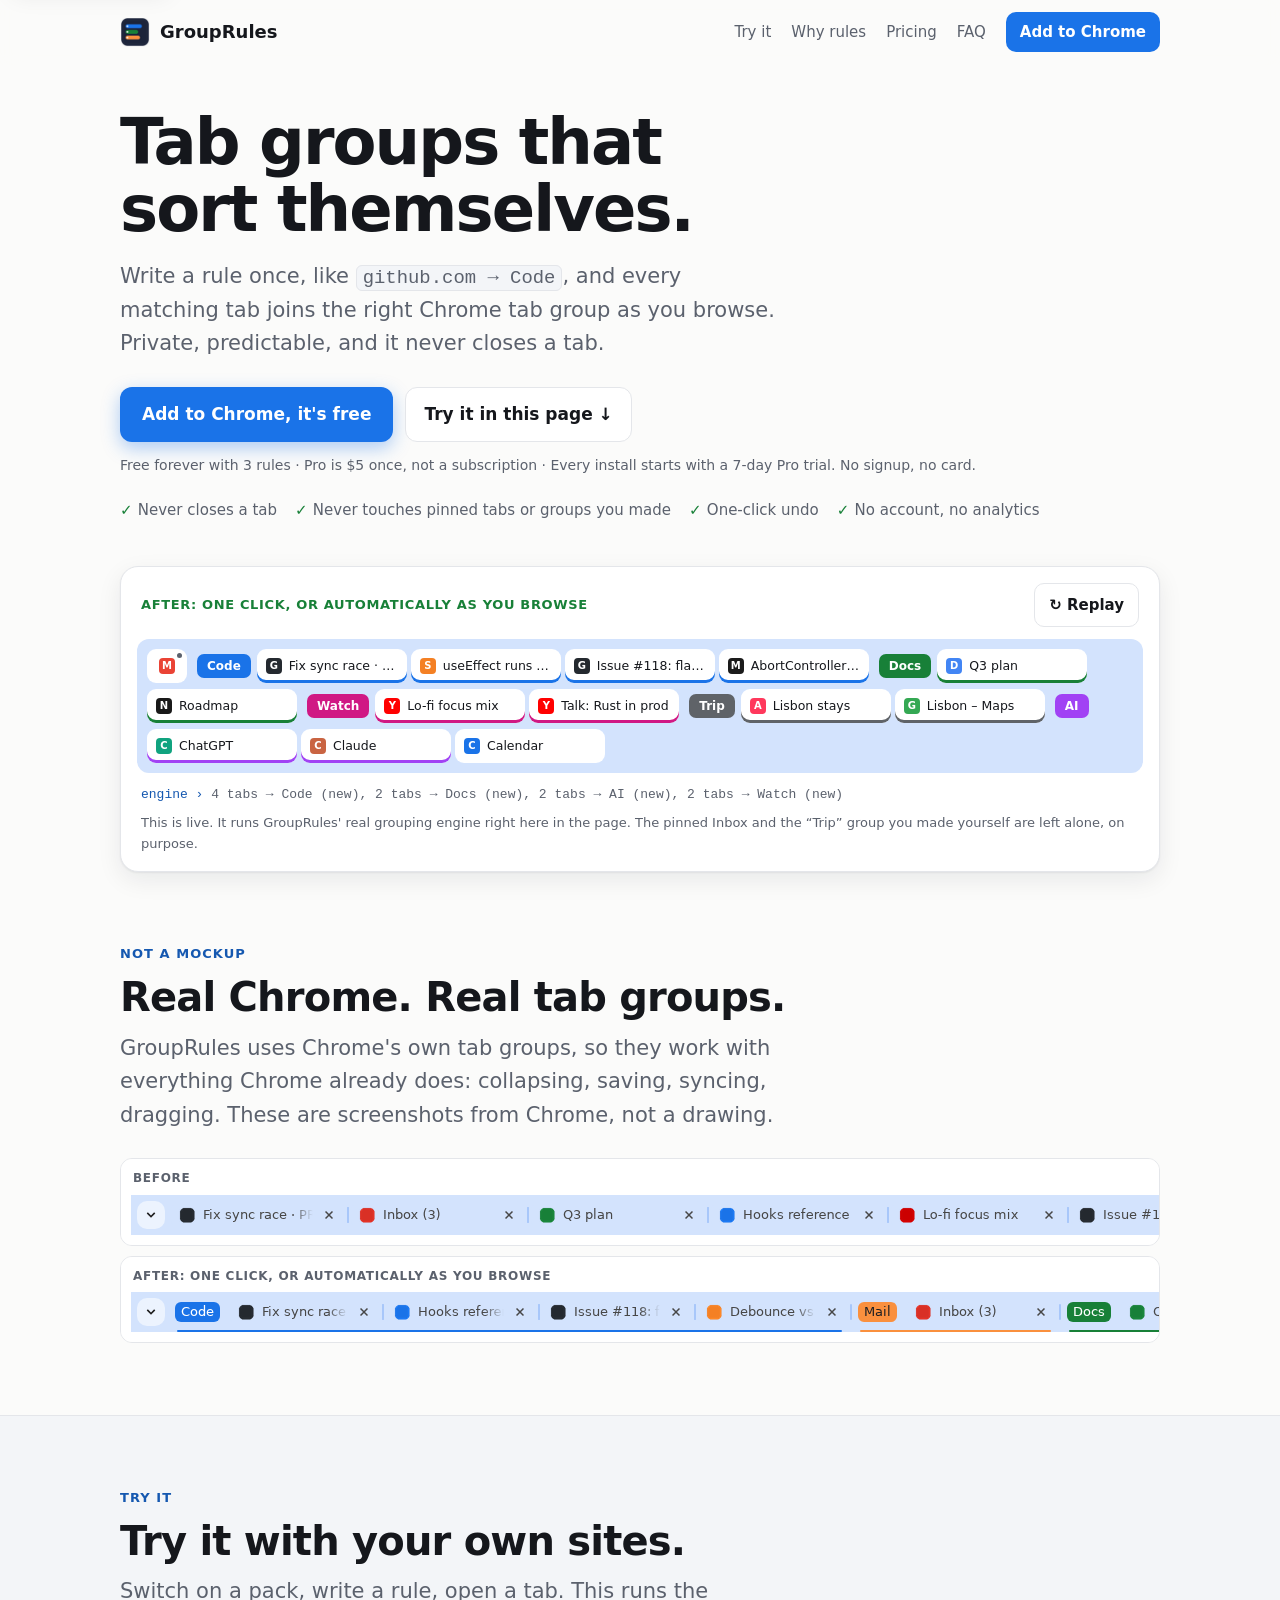
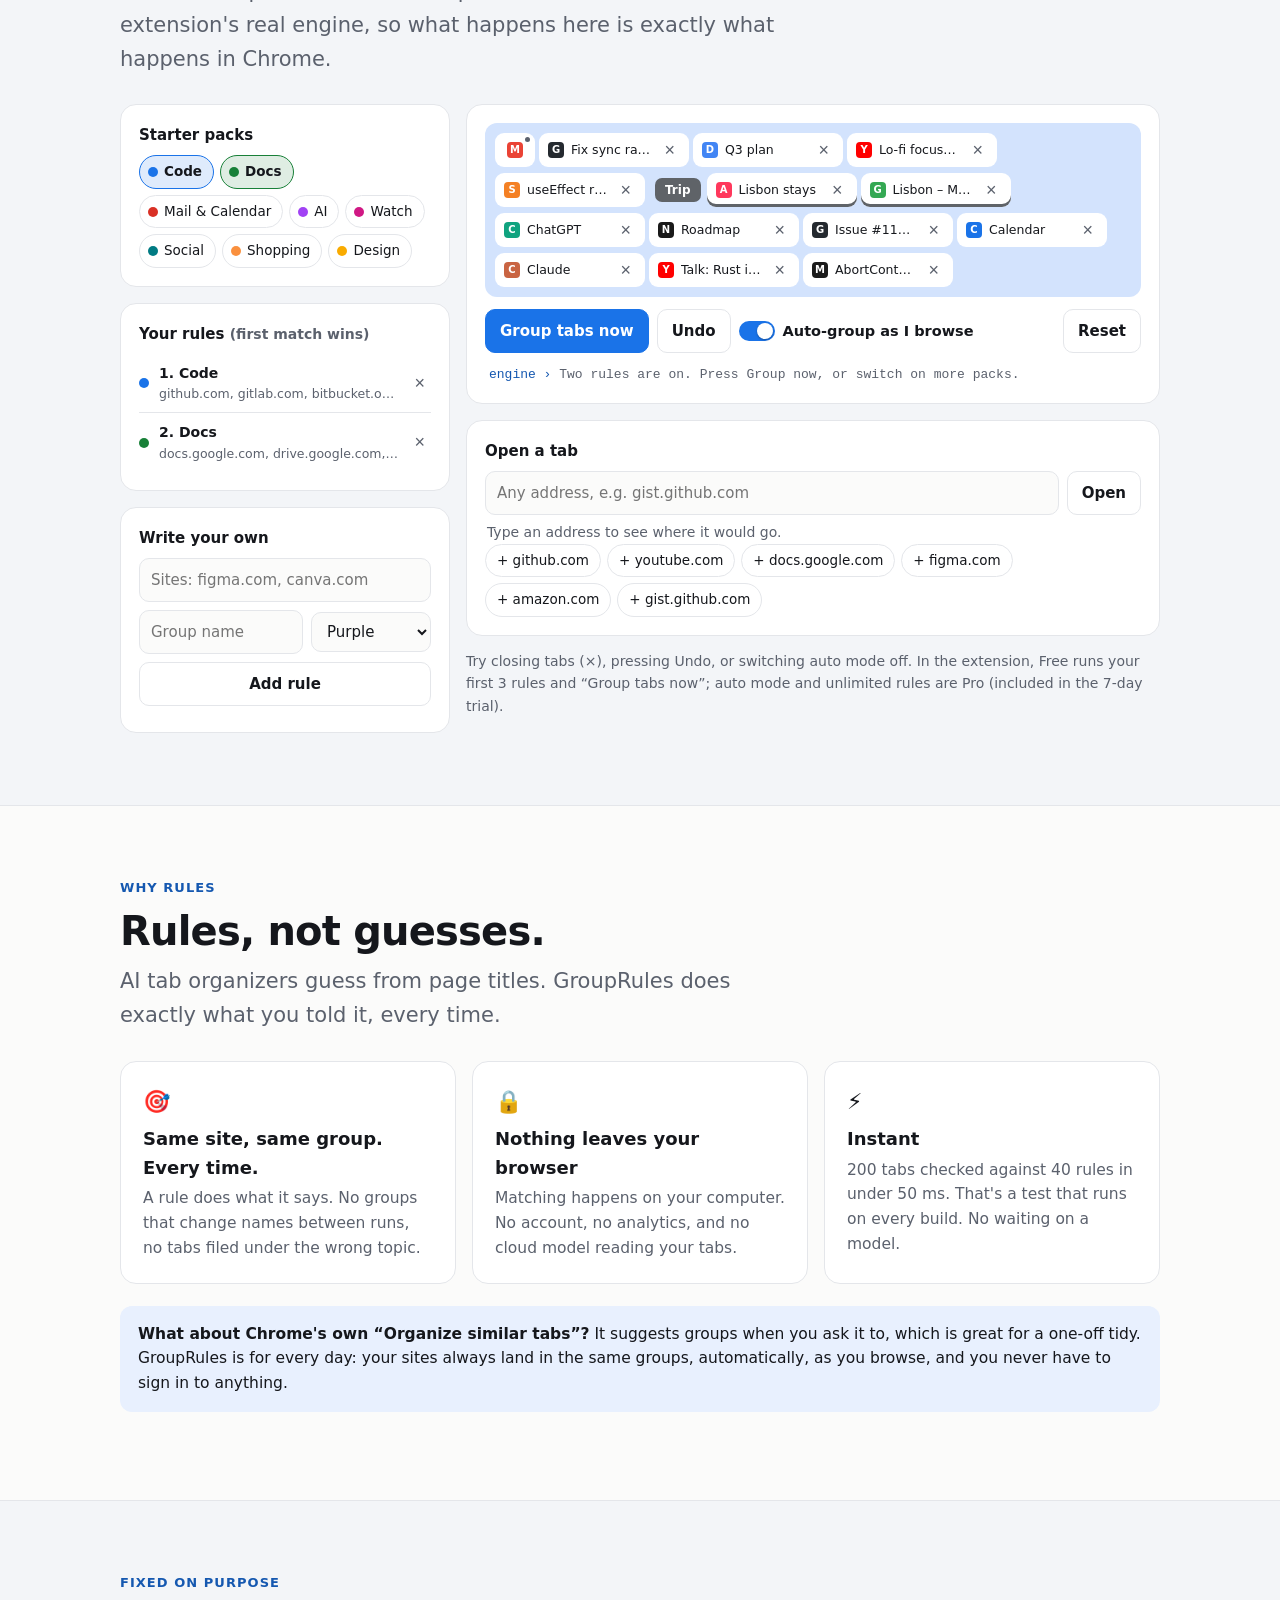
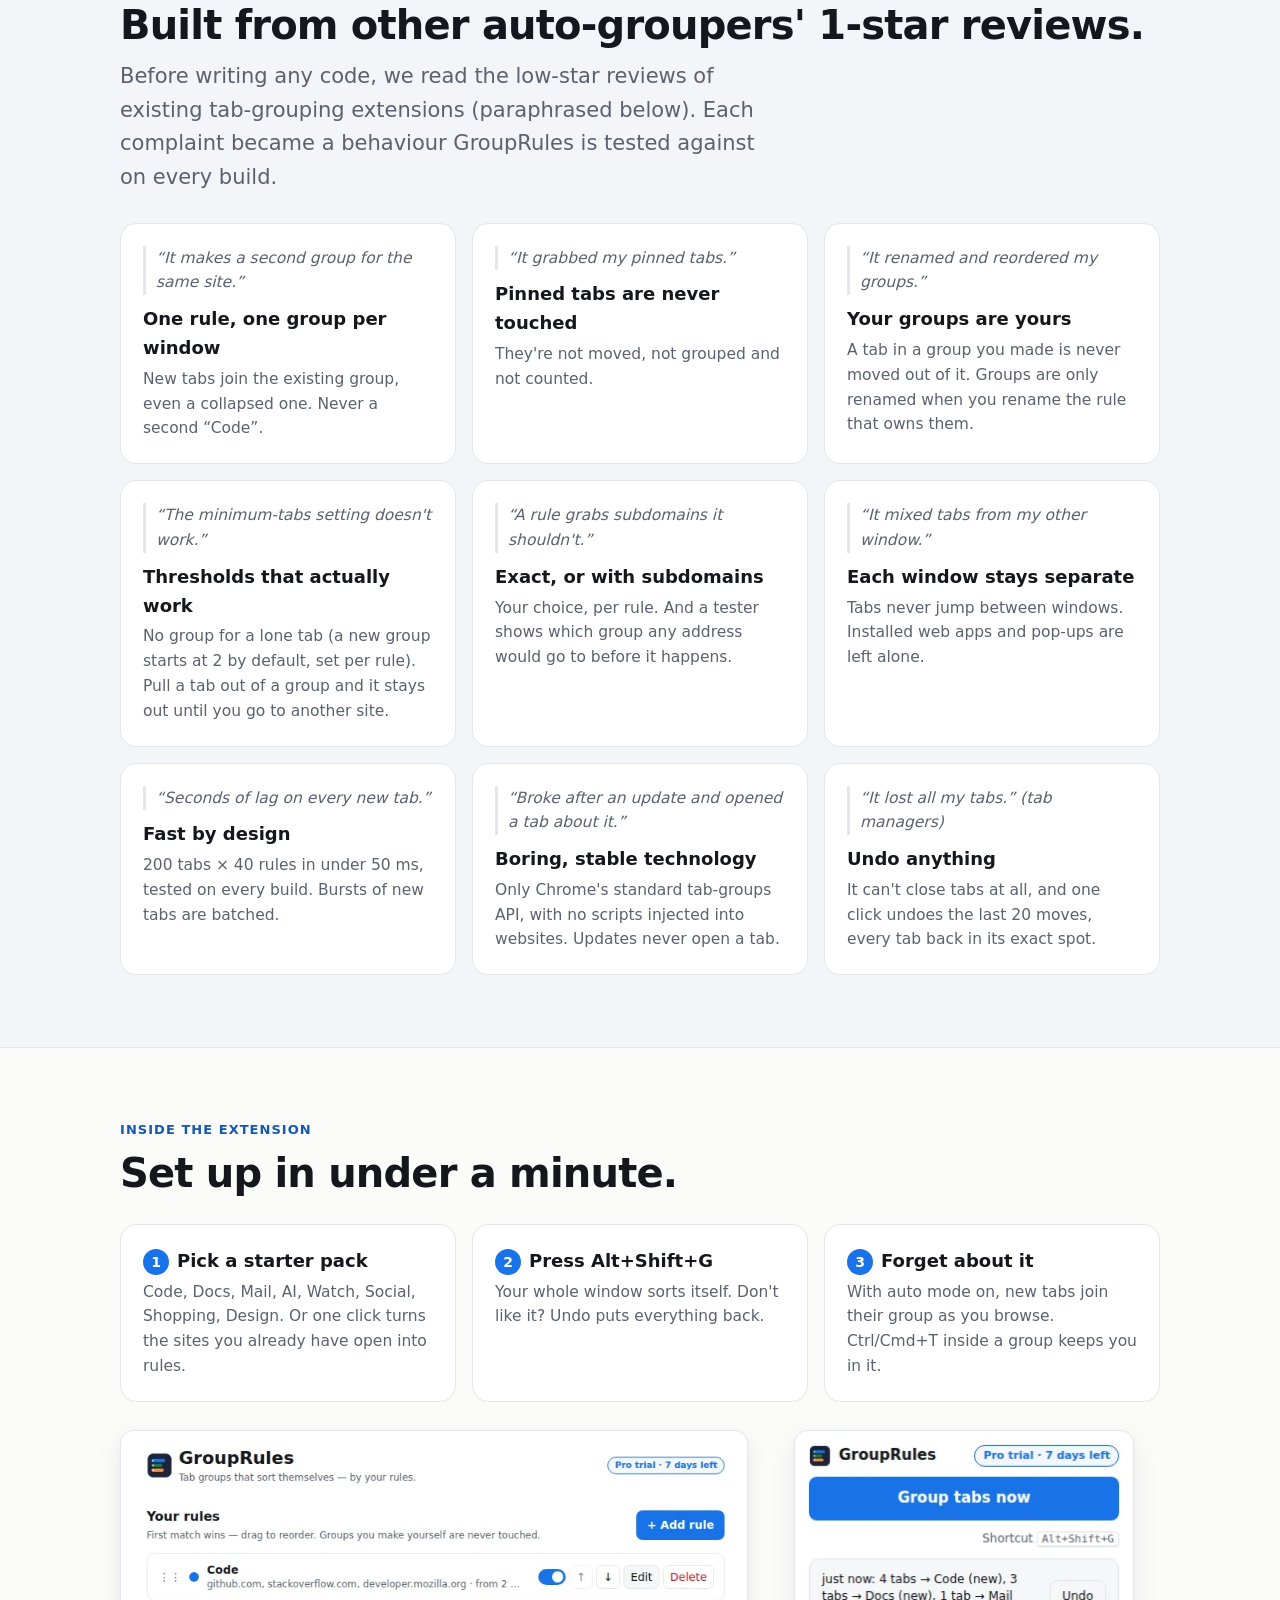
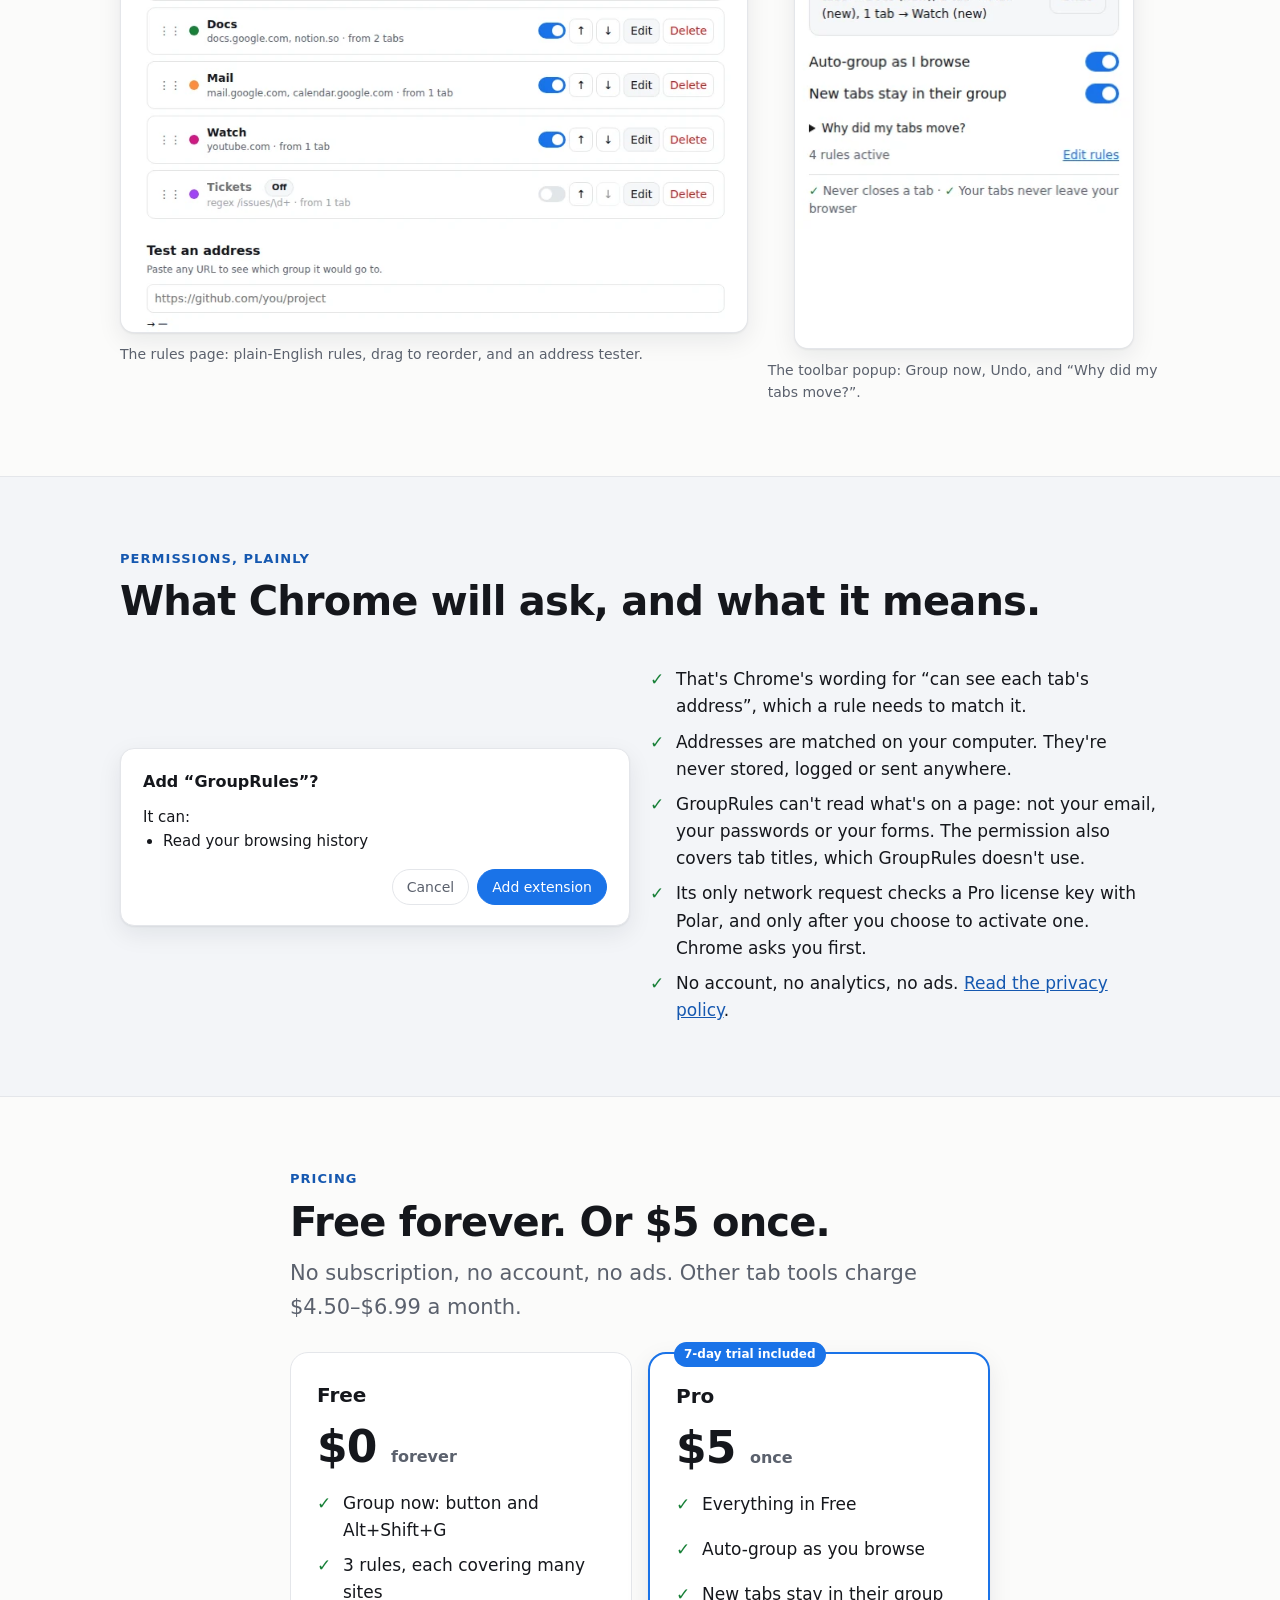
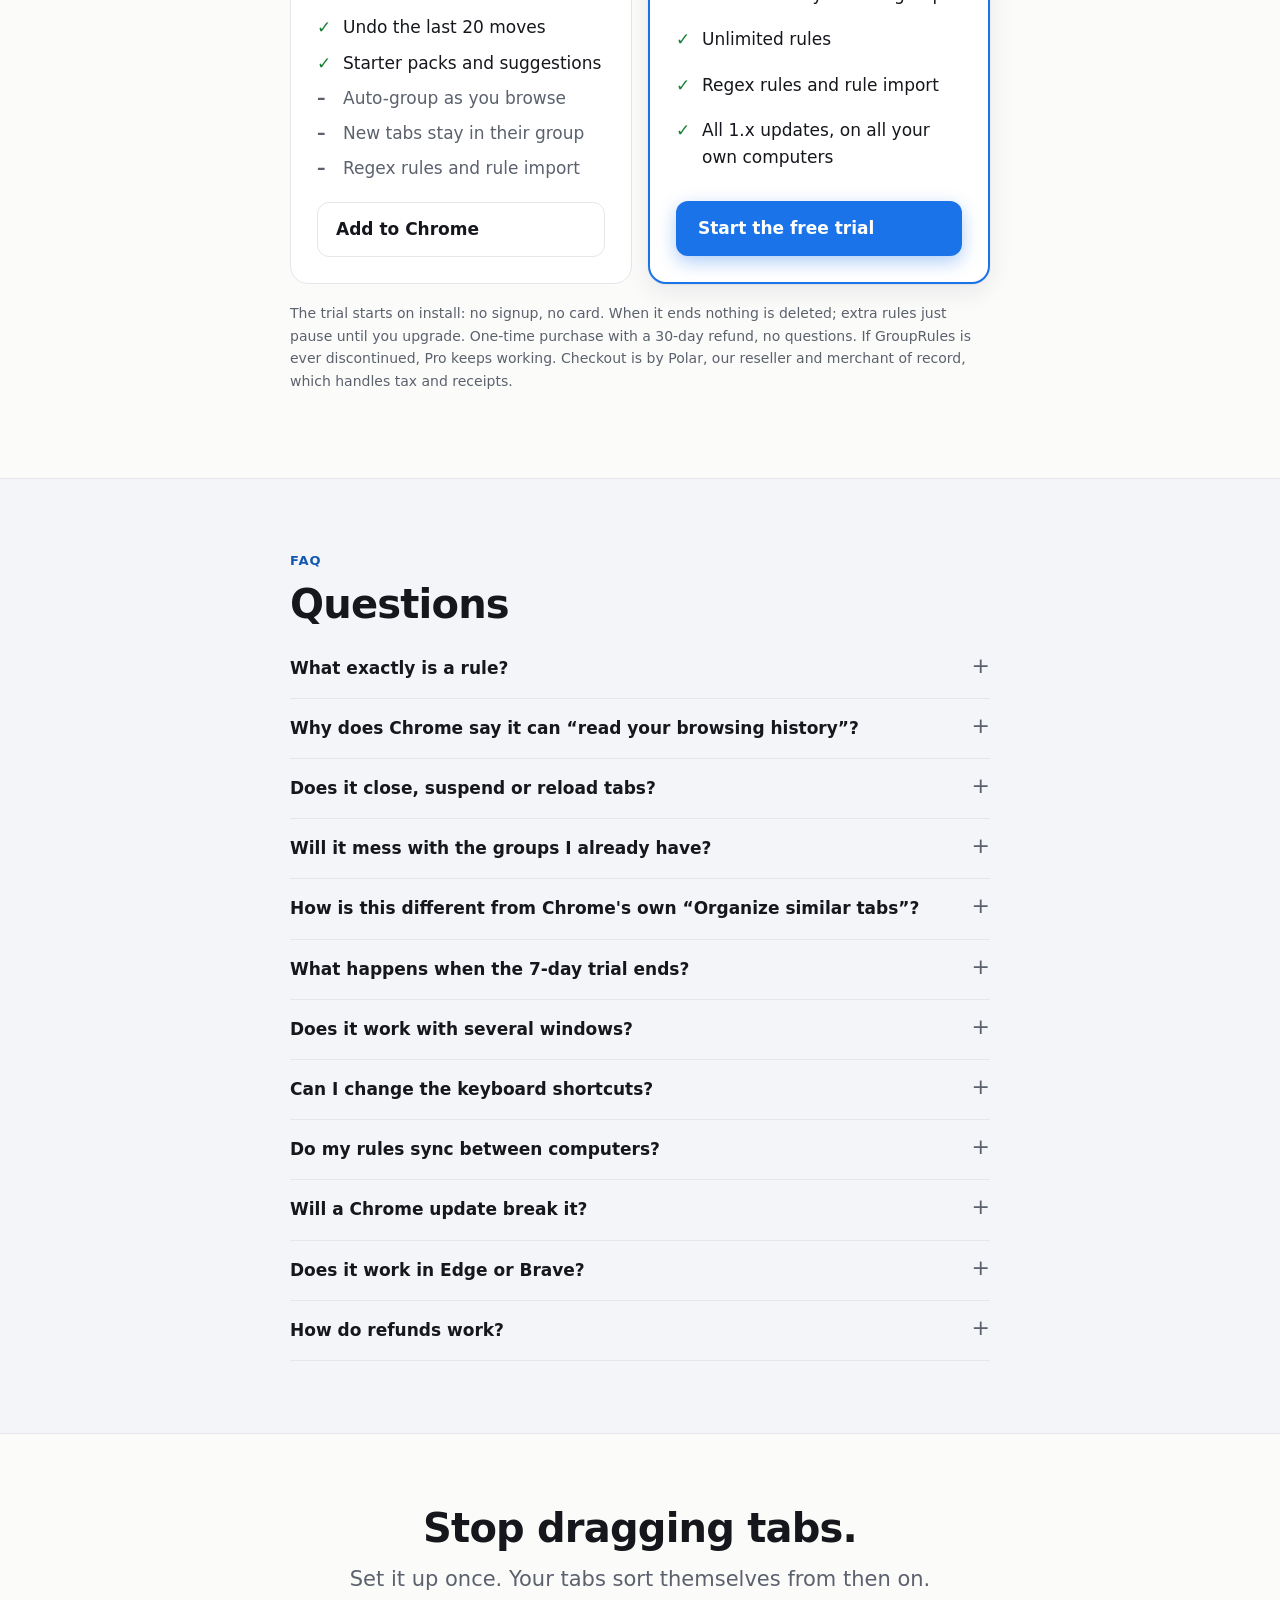
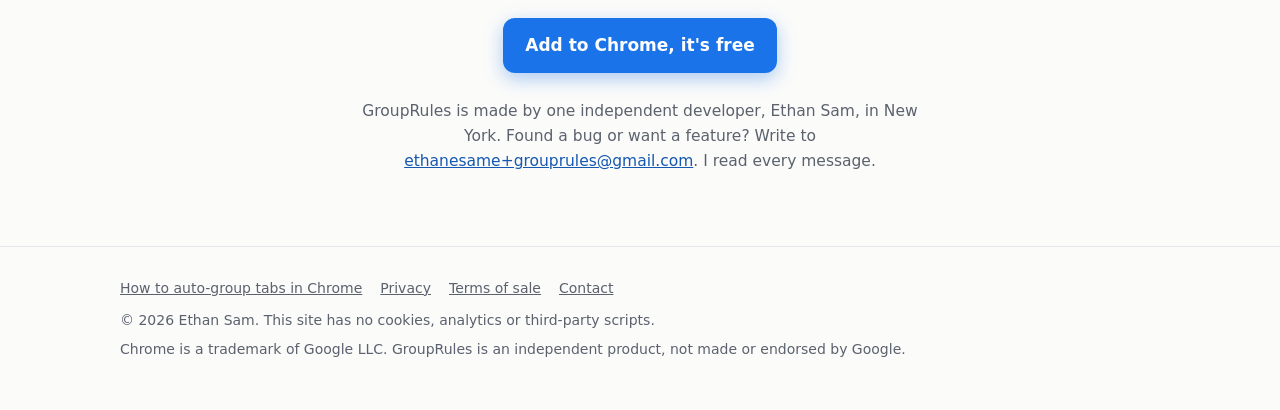
==== commit 2bca37b5: "Add files via upload" ====
--- a/index.html
+++ b/index.html
@@ -71,6 +71,7 @@
           { "@type": "Question", "name": "Does GroupRules close, suspend or reload tabs?", "acceptedAnswer": { "@type": "Answer", "text": "No. It only groups and moves tabs. The build fails automatically if the code could close, discard or reload a tab." } },
           { "@type": "Question", "name": "How is GroupRules different from Chrome's own Organize similar tabs?", "acceptedAnswer": { "@type": "Answer", "text": "Chrome's Tab organizer suggests groups when you ask it to. It is a one-off tidy that needs you signed in to Chrome and is not available in every country or on every account. GroupRules follows rules you choose, keeps sorting new tabs as you browse, gives the same result every time and needs no sign-in." } },
           { "@type": "Question", "name": "Is GroupRules a subscription?", "acceptedAnswer": { "@type": "Answer", "text": "No. It is free forever with 3 rules. Pro is a one-time $5 purchase with a 30-day no-questions refund, and every install starts with a 7-day Pro trial with no signup and no card." } },
+          { "@type": "Question", "name": "Will a Chrome update break GroupRules?", "acceptedAnswer": { "@type": "Answer", "text": "GroupRules is built for Chrome's current extension platform (Manifest V3), uses only Chrome's standard tabs, tab-groups and storage features, and never injects code into websites, which is the part that usually breaks. If an update ever breaks something, Undo still works and a fix ships." } },
           { "@type": "Question", "name": "Does GroupRules work in Edge or Brave?", "acceptedAnswer": { "@type": "Answer", "text": "It is built and tested for Google Chrome. It only uses the standard tab-groups API that Edge and Brave also support, so it should work there too." } }
         ]
       }
@@ -473,6 +474,15 @@
             <p>Yes, through your own Chrome sync if you have it on. A Pro key works on all of your own computers.</p>
           </details>
           <details>
+            <summary>Will a Chrome update break it?</summary>
+            <p>
+              Nobody can promise Chrome never changes, but GroupRules is built to be about as sturdy as an extension can
+              be. It's made for Chrome's current extension platform (Manifest V3), uses only Chrome's standard tabs,
+              tab-groups and storage features, and never injects code into websites, which is the part that usually
+              breaks. If a Chrome update ever does break something, Undo still works and I'll ship a fix.
+            </p>
+          </details>
+          <details>
             <summary>Does it work in Edge or Brave?</summary>
             <p>
               It's built and tested for Google Chrome. It only uses the standard tab-groups API that Edge and Brave also
